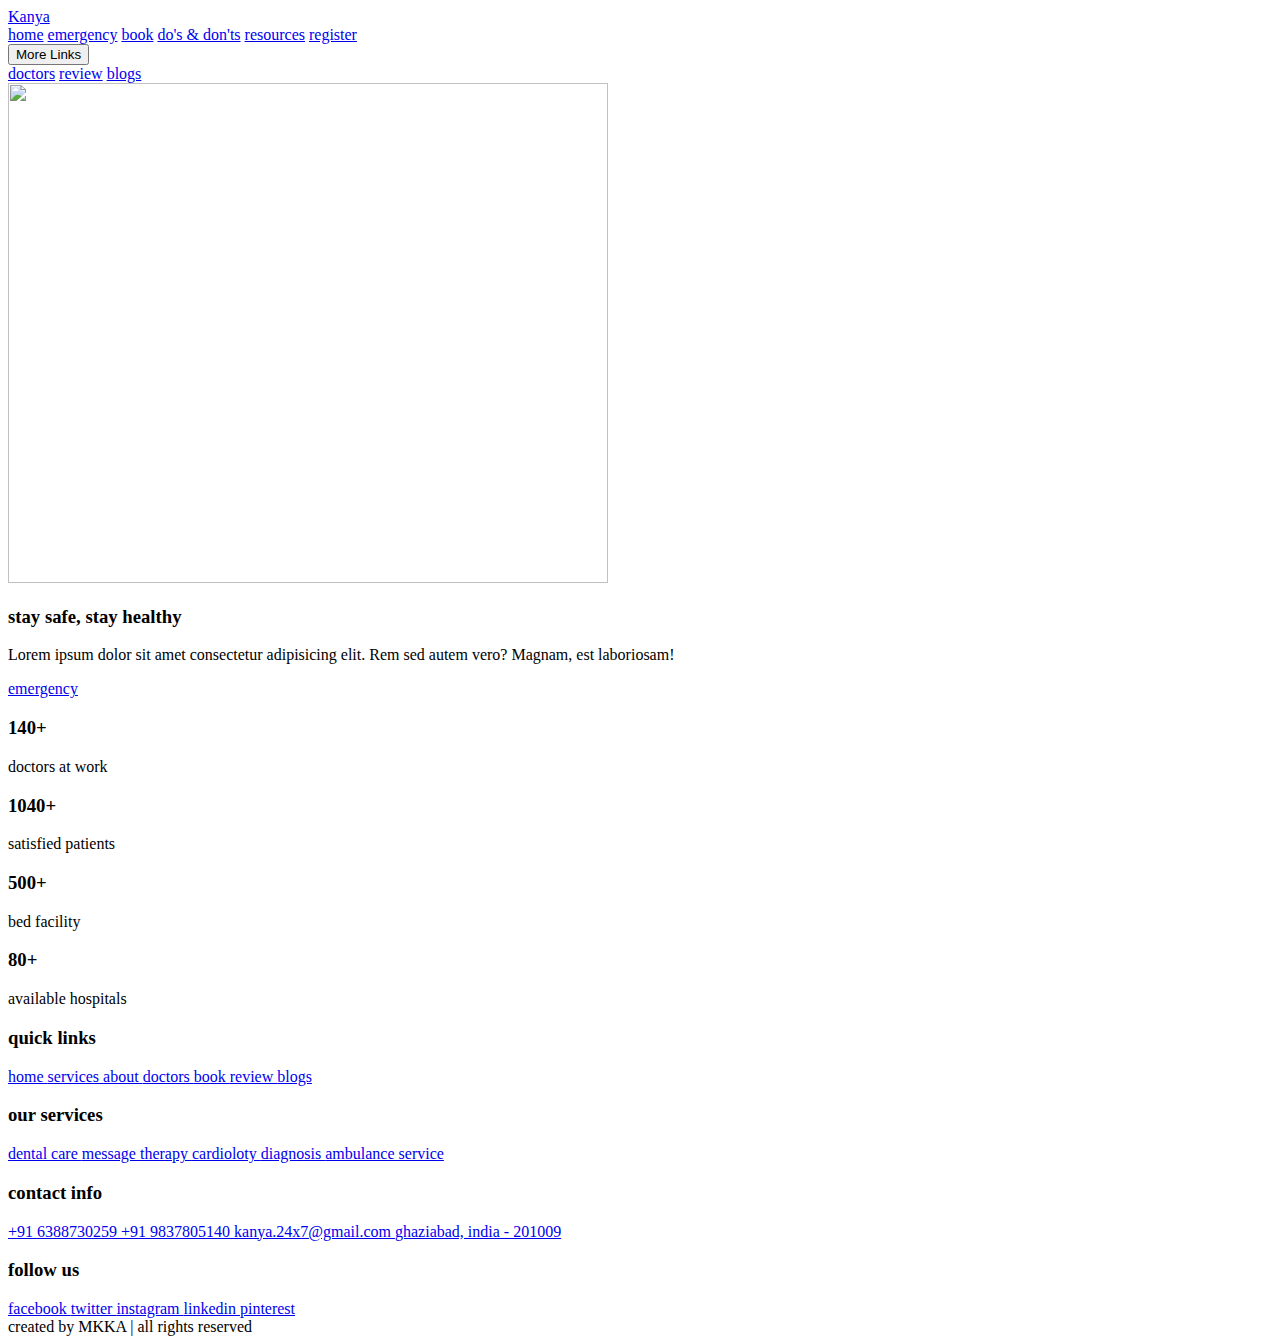
==== index.html @ 13991e9e "Merge pull request #3 from keshav-gupta-07/main" ====
<!DOCTYPE html>
<html lang="en">
<head>
    <meta charset="UTF-8">
    <meta http-equiv="X-UA-Compatible" content="IE=edge">
    <meta name="viewport" content="width=device-width, initial-scale=1.0">
    <title>Document</title>
</head>
<body class="zzzz">
    <!-- header section starts  -->

    <header class="header">
      <a href="#" class="logo"> <i class="fas fa-heartbeat"></i> Kanya </a>

      <nav class="navbar">
        <a href="#home">home</a>

        <a href="emergency.html" target="_blank">emergency</a>
        <a href="book.html" target="_blank">book</a>
        <a href="dds.html" target="_blank">do's & don'ts</a>
        <a href="resource.html" target="_blank">resources</a>
        <a href="form.html" target="_blank">register</a>
        
        <div class="dropdown">
          <button class="dropbtn">More Links
            <i class="fas fa-caret-down"></i>
          </button>
          <div class="dropdown-content">
            <a href="doctors.html" target="_blank">doctors</a>
            <a href="review.html" target="_blank">review</a>
            <a href="blog.html" target="_blank">blogs</a>
          </div>
        </div>
      </nav>

      <div id="menu-btn" class="fas fa-bars"></div>
    </header>

    <section class="home" id="home">
      <div class="image">
        <img
          width="600px"
          height="500px"
          src="image/gif.gif"
          controls
          autoplay
          loop
        ></img>
      </div>

      <div class="content">
        <h3>stay safe, stay healthy</h3>
        <p>
          Lorem ipsum dolor sit amet consectetur adipisicing elit. Rem sed autem
          vero? Magnam, est laboriosam!
        </p>
        <a href="emergency.html" class="btn">
          emergency <span class="fas fa-chevron-right"></span>
        </a>
      </div>
    </section>

    <!-- home section ends -->

    <!-- icons section starts  -->

    <section class="icons-container">
      <div class="icons">
        <i class="fas fa-user-md"></i>
        <h3>140+</h3>
        <p>doctors at work</p>
      </div>

      <div class="icons">
        <i class="fas fa-users"></i>
        <h3>1040+</h3>
        <p>satisfied patients</p>
      </div>

      <div class="icons">
        <i class="fas fa-procedures"></i>
        <h3>500+</h3>
        <p>bed facility</p>
      </div>

      <div class="icons">
        <i class="fas fa-hospital"></i>
        <h3>80+</h3>
        <p>available hospitals</p>
      </div>
    </section>

    <!-- footer section starts  -->

    <section class="footer">
      <div class="box-container">
        <div class="box">
          <h3>quick links</h3>
          <a href="#"> <i class="fas fa-chevron-right"></i> home </a>
          <a href="services.html" target="_blank">
            <i class="fas fa-chevron-right"></i> services
          </a>
          <a href="about.html" target="_blank">
            <i class="fas fa-chevron-right"></i> about
          </a>
          <a href="doctors.html" target="_blank">
            <i class="fas fa-chevron-right"></i> doctors
          </a>
          <a href="book.html" target="_blank">
            <i class="fas fa-chevron-right"></i> book
           </a>
          <a href="review.html" target="_blank">
            <i class="fas fa-chevron-right"></i> review
          </a>
          <a href="blogs.html" target="_blank">
            <i class="fas fa-chevron-right"></i> blogs
          </a>
        </div>

        <div class="box">
          <h3>our services</h3>
          <a href="#"> <i class="fas fa-chevron-right"></i> dental care </a>
          <a href="#"> <i class="fas fa-chevron-right"></i> message therapy </a>
          <a href="#"> <i class="fas fa-chevron-right"></i> cardioloty </a>
          <a href="#"> <i class="fas fa-chevron-right"></i> diagnosis </a>
          <a href="#">
            <i class="fas fa-chevron-right"></i> ambulance service
          </a>
        </div>

        <div class="box">
          <h3>contact info</h3>
          <a href="#"> <i class="fas fa-phone"></i> +91 6388730259 </a>
          <a href="#"> <i class="fas fa-phone"></i> +91 9837805140 </a>
          <a href="#">
            <i class="fas fa-envelope"></i> kanya.24x7@gmail.com
          </a>
          
          <a href="#">
            <i class="fas fa-map-marker-alt"></i> ghaziabad, india - 201009
          </a>
        </div>

        <div class="box">
          <h3>follow us</h3>
          <a href="#"> <i class="fab fa-facebook-f"></i> facebook </a>
          <a href="#"> <i class="fab fa-twitter"></i> twitter </a>
          <a href="#"> <i class="fab fa-instagram"></i> instagram </a>
          <a href="#"> <i class="fab fa-linkedin"></i> linkedin </a>
          <a href="#"> <i class="fab fa-pinterest"></i> pinterest </a>
        </div>
      </div>

      <div class="credit">
        created by <span>MKKA</span> | all rights reserved
      </div>
    </section>

    <!-- footer section ends -->

    <!-- custom js file link  -->
  </body>
</html>



<!-- Start of ChatBot (www.chatbot.com) code -->
<script type="text/javascript">
    window.__be = window.__be || {};
    window.__be.id = "63e34f6496b27800077f6066";
    (function() {
        var be = document.createElement('script'); be.type = 'text/javascript'; be.async = true;
        be.src = ('https:' == document.location.protocol ? 'https://' : 'http://') + 'cdn.chatbot.com/widget/plugin.js';
        var s = document.getElementsByTagName('script')[0]; s.parentNode.insertBefore(be, s);
    })();
</script>
<!-- End of ChatBot code -->
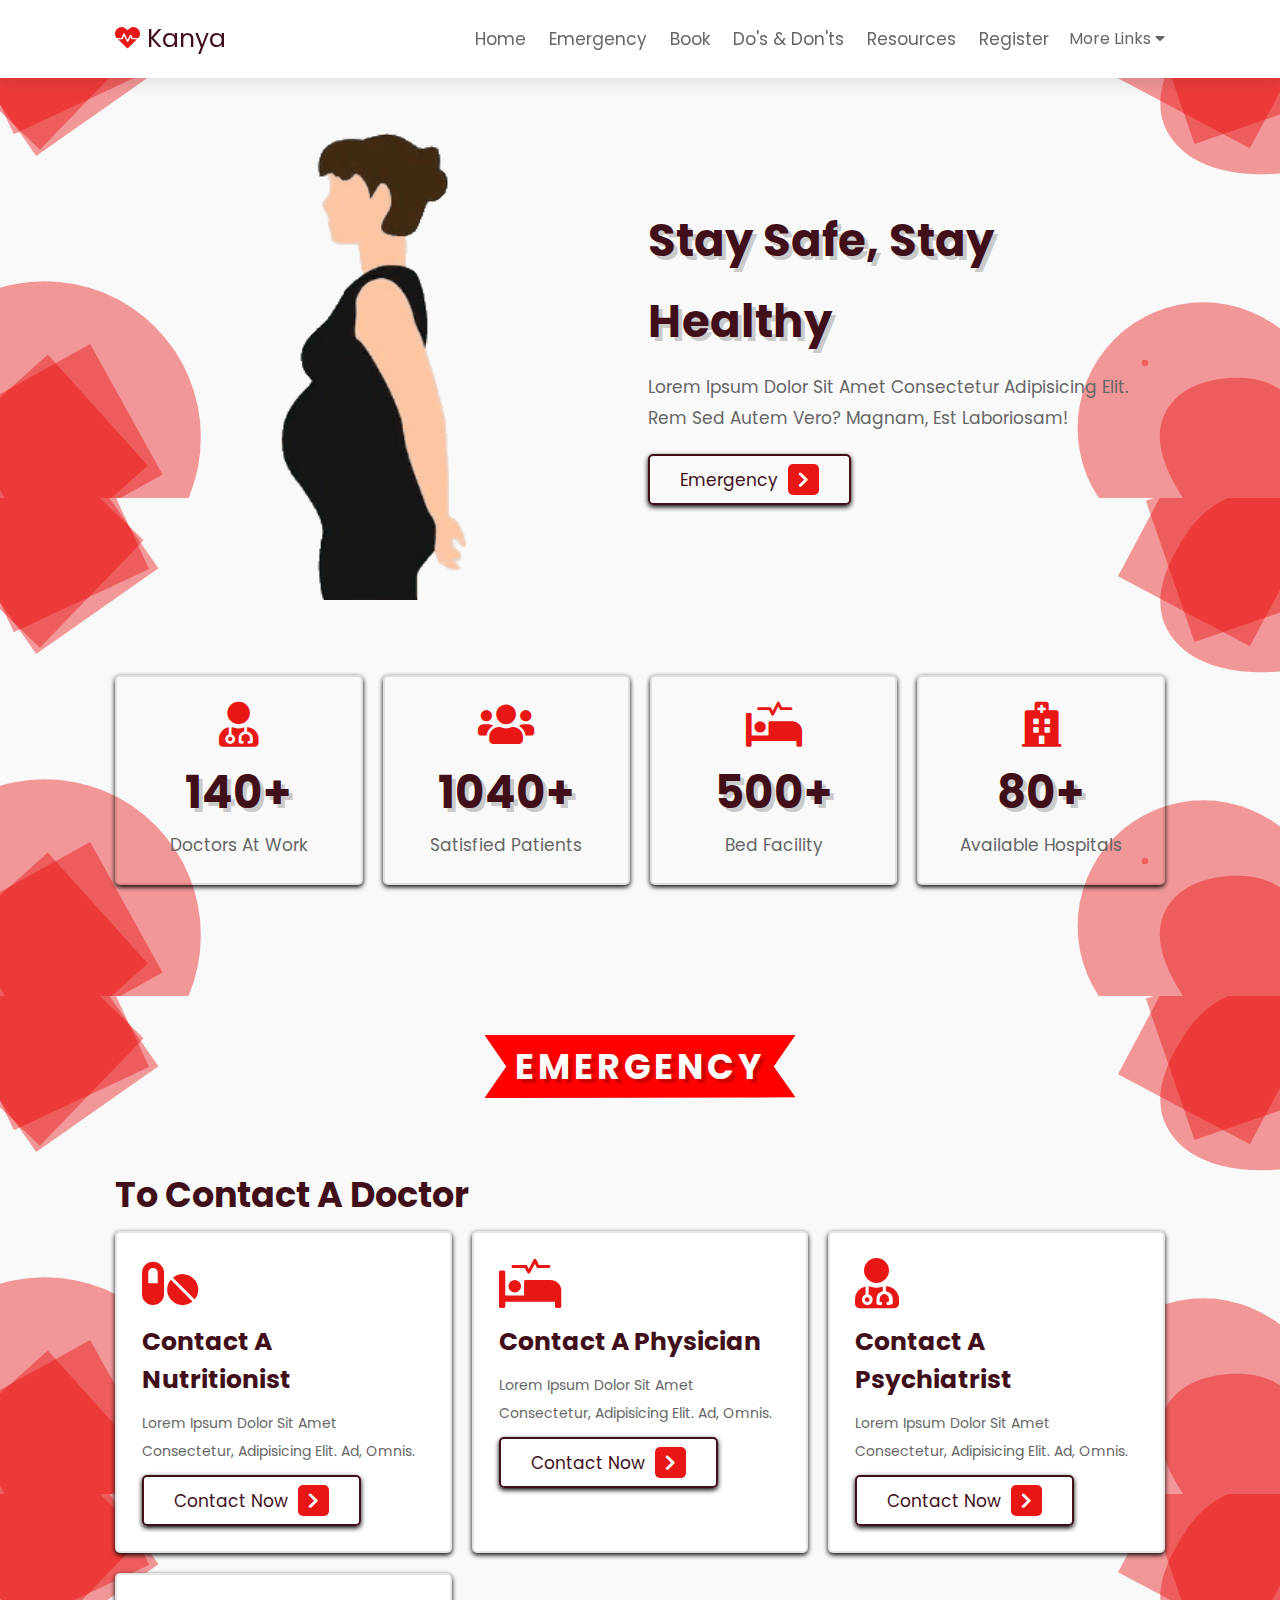
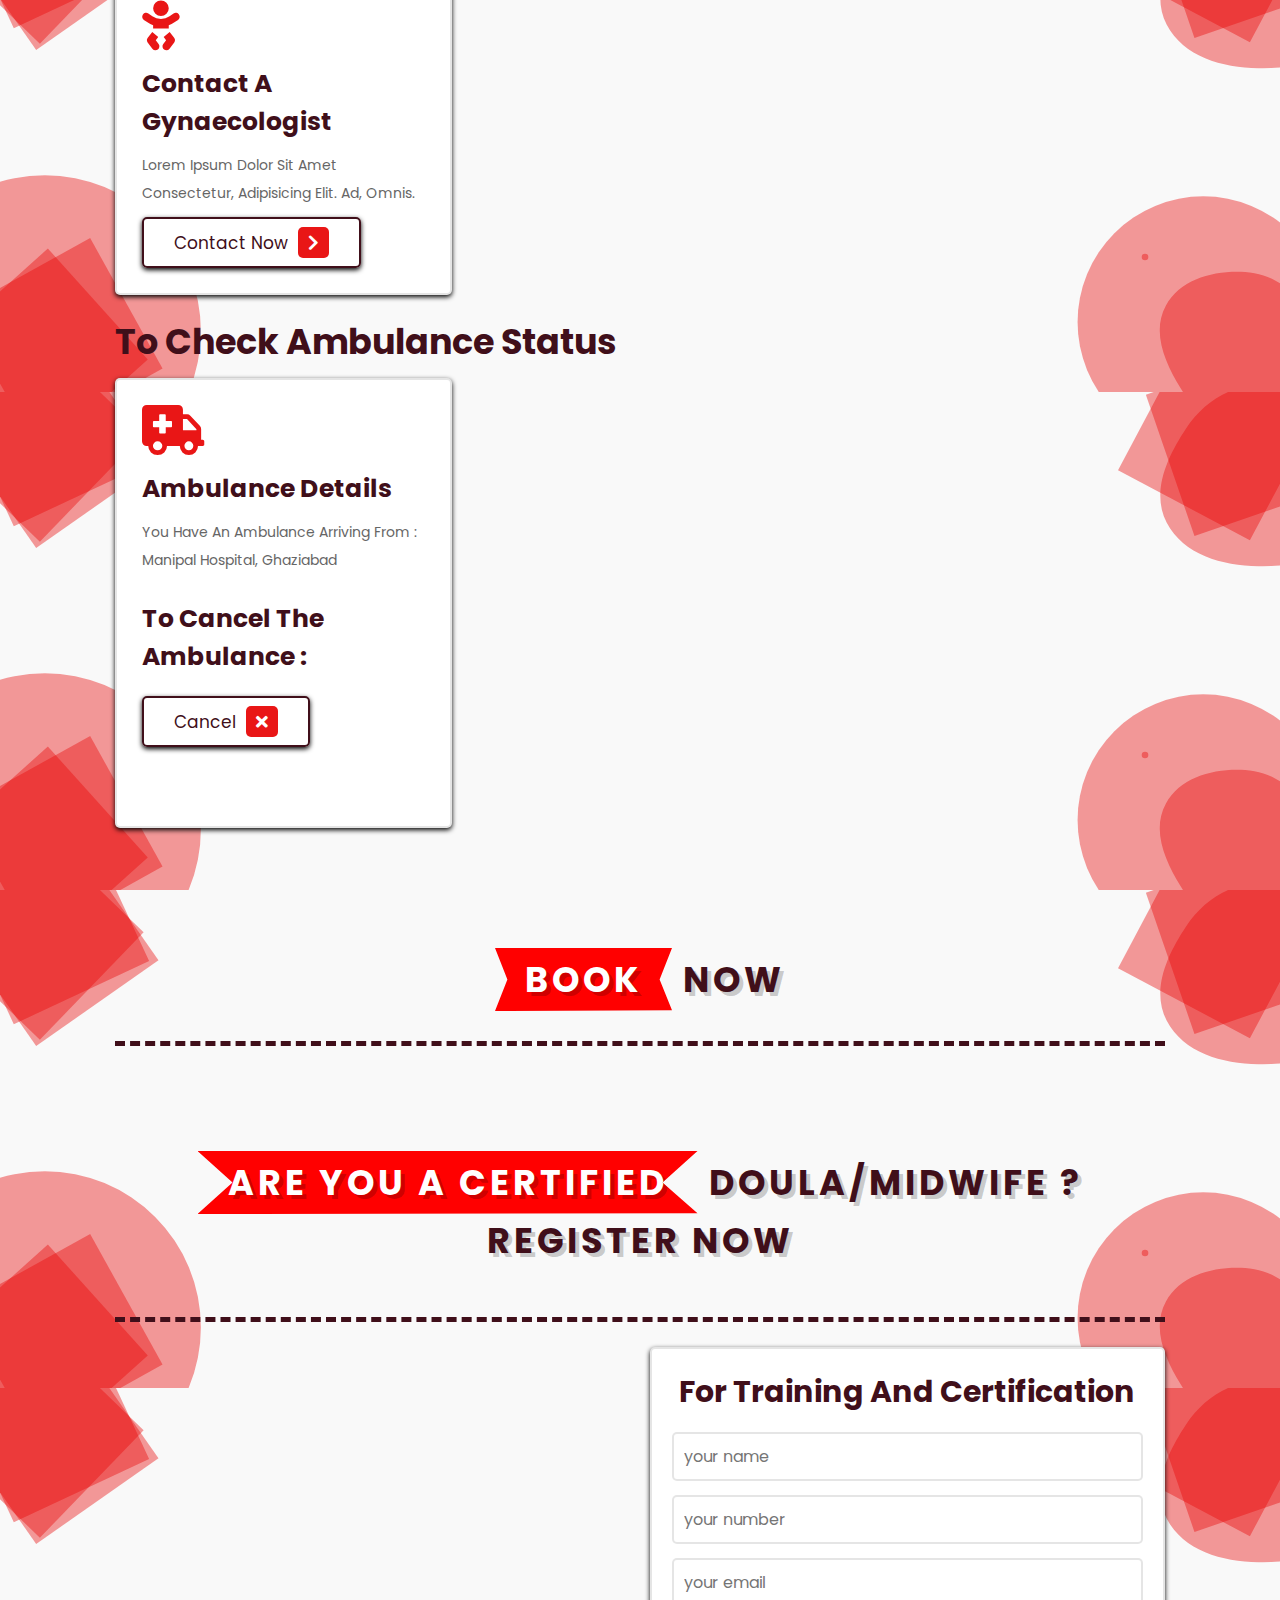
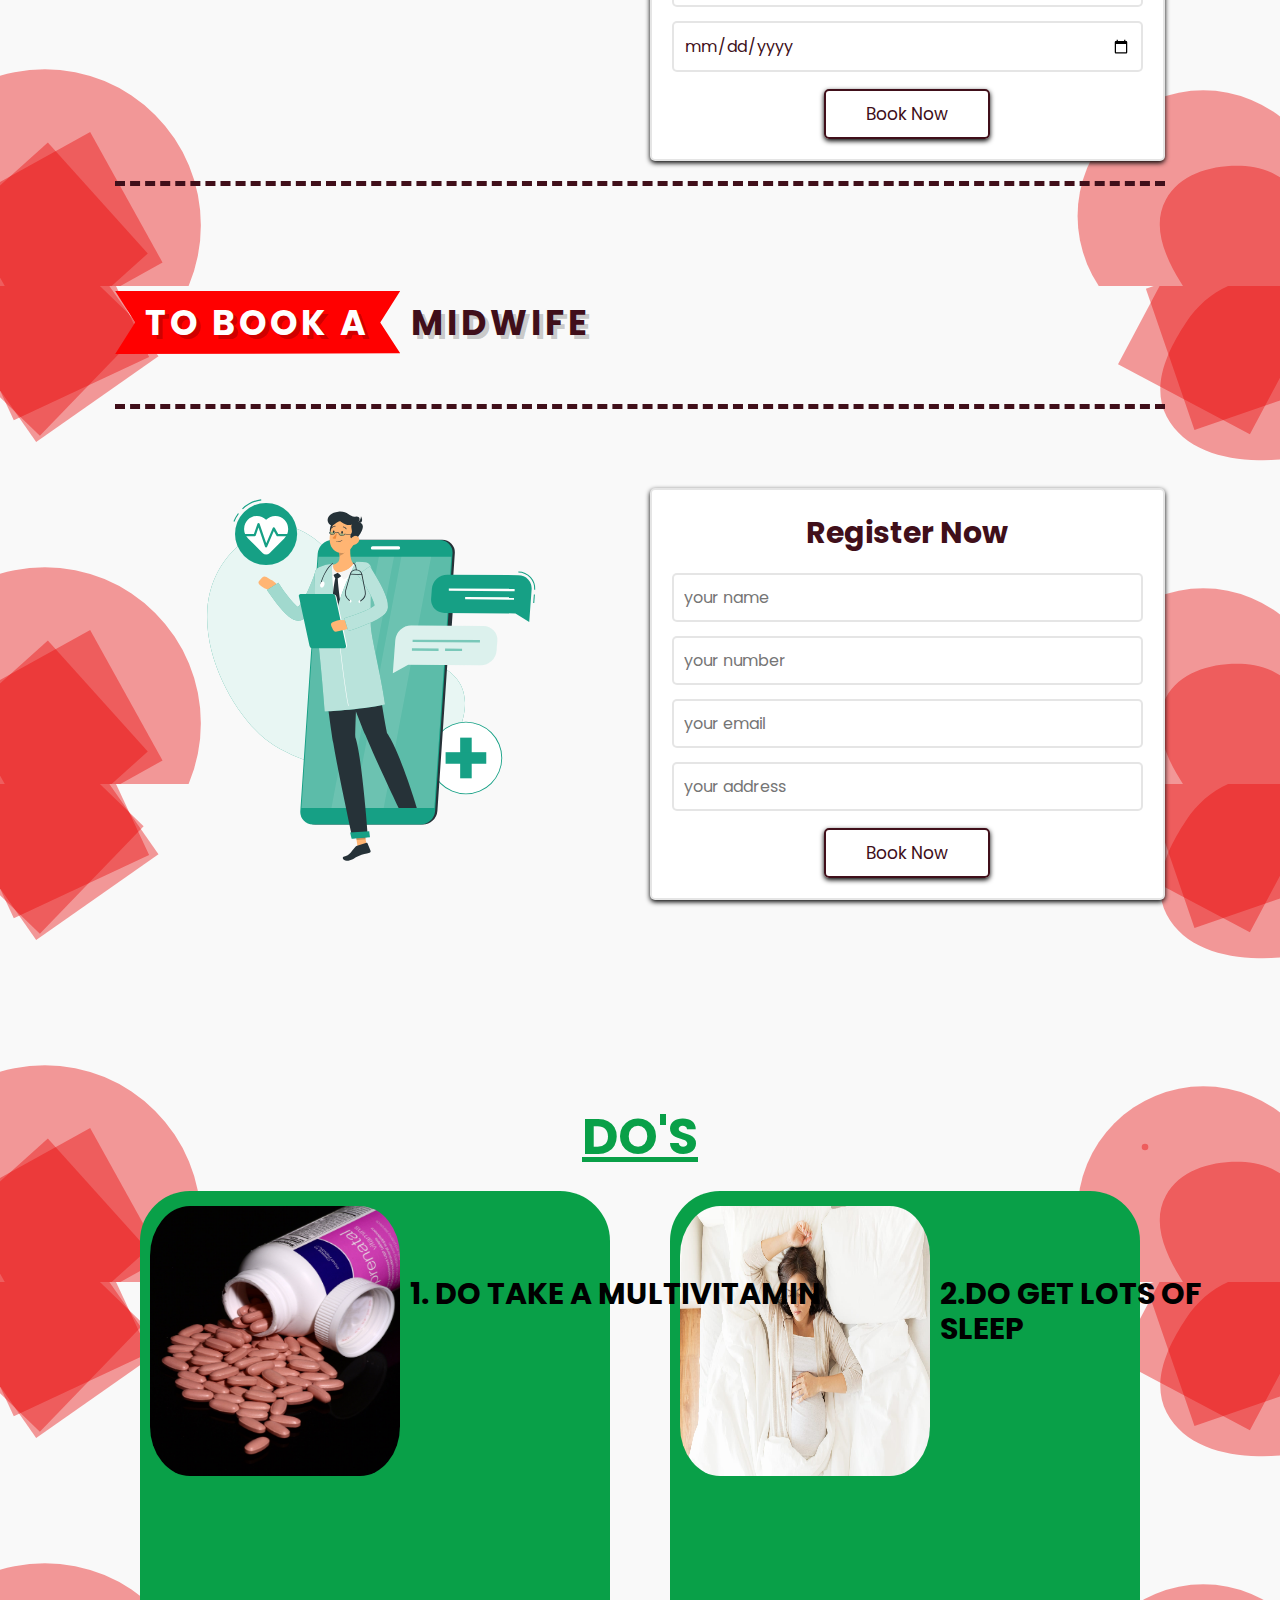
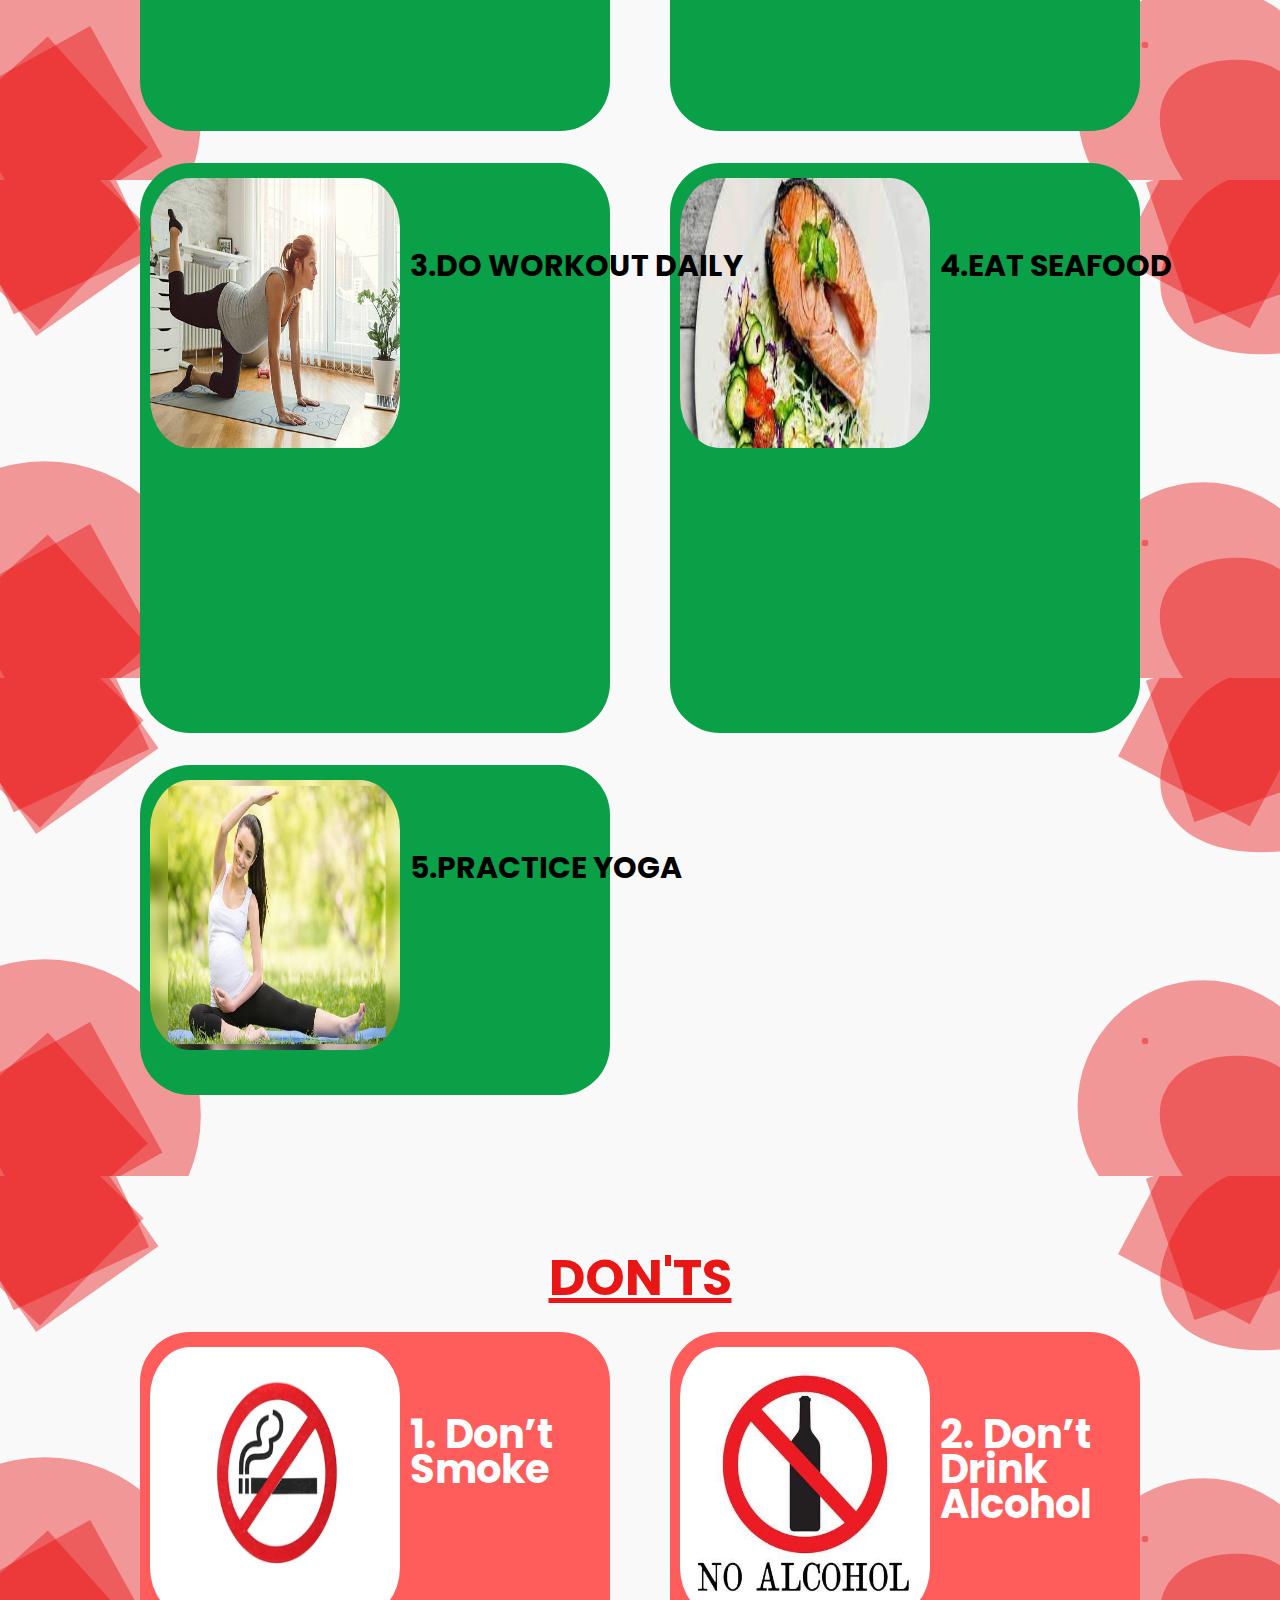
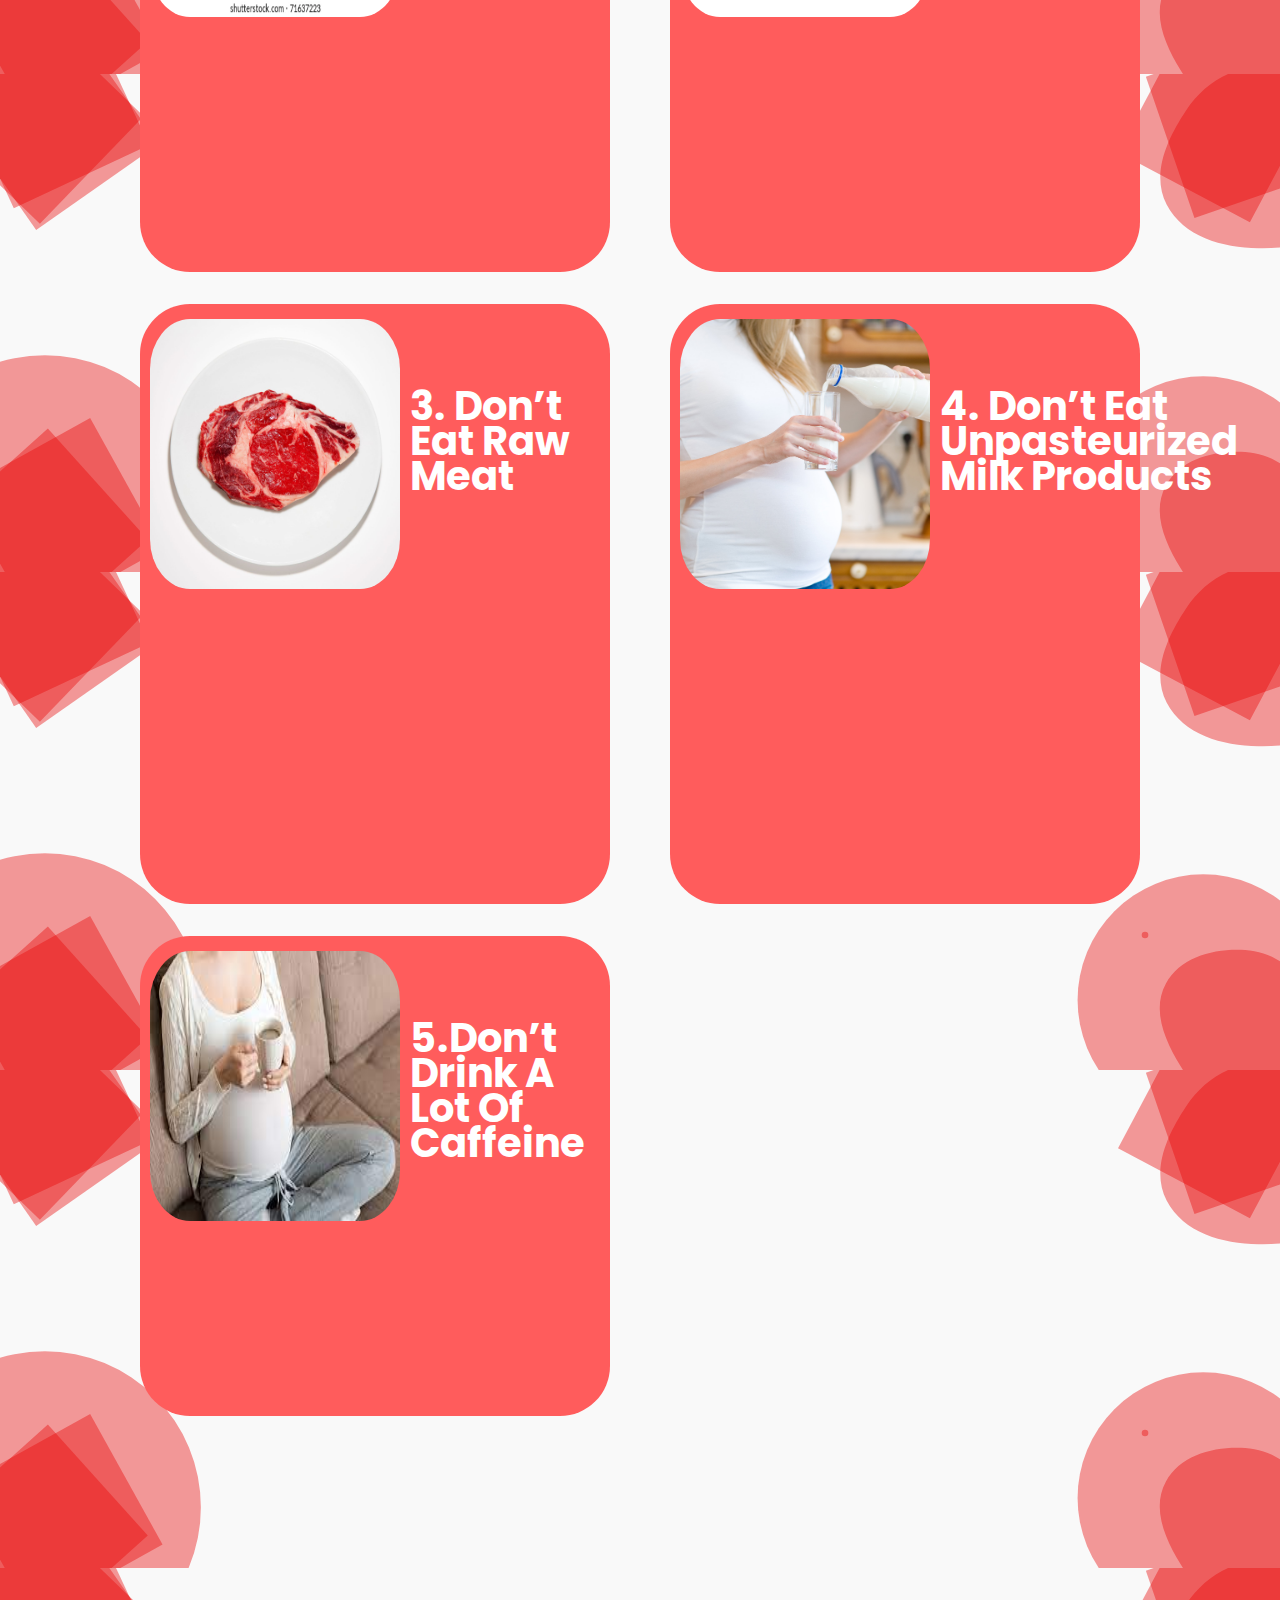
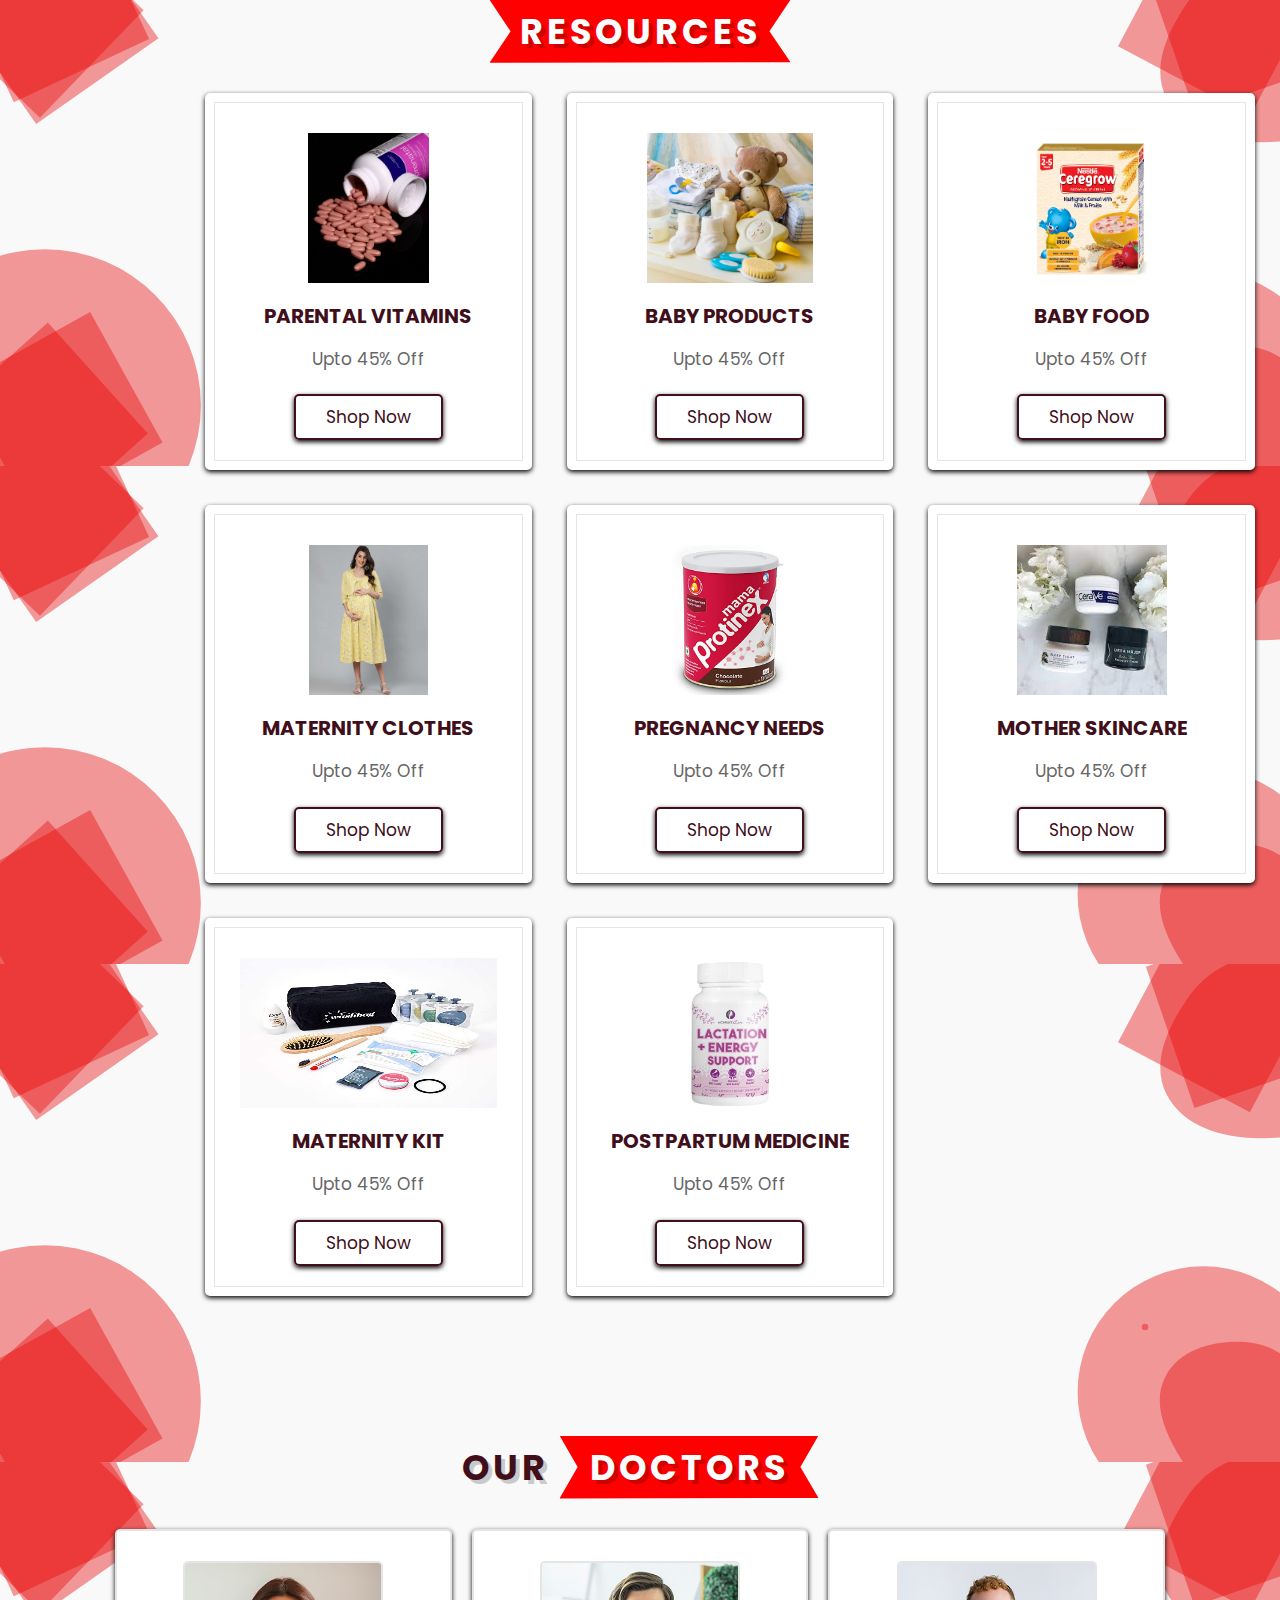
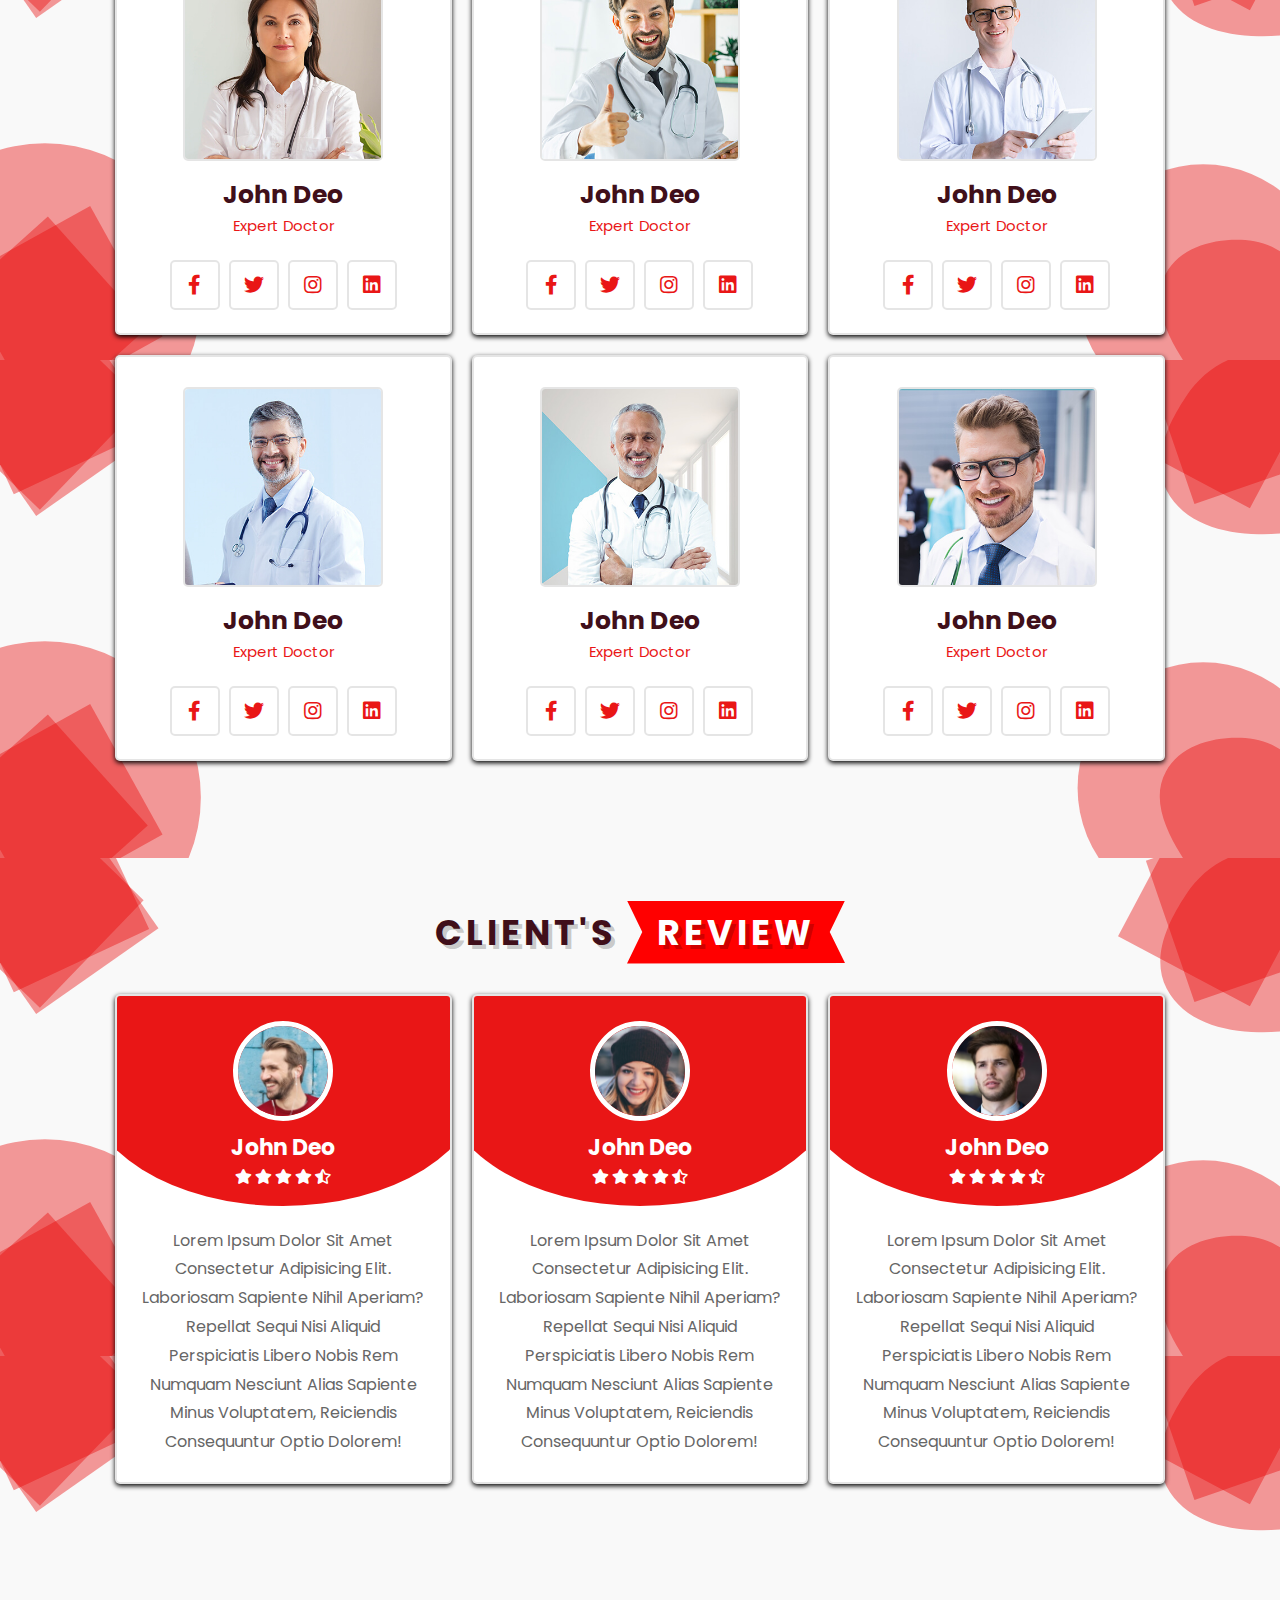
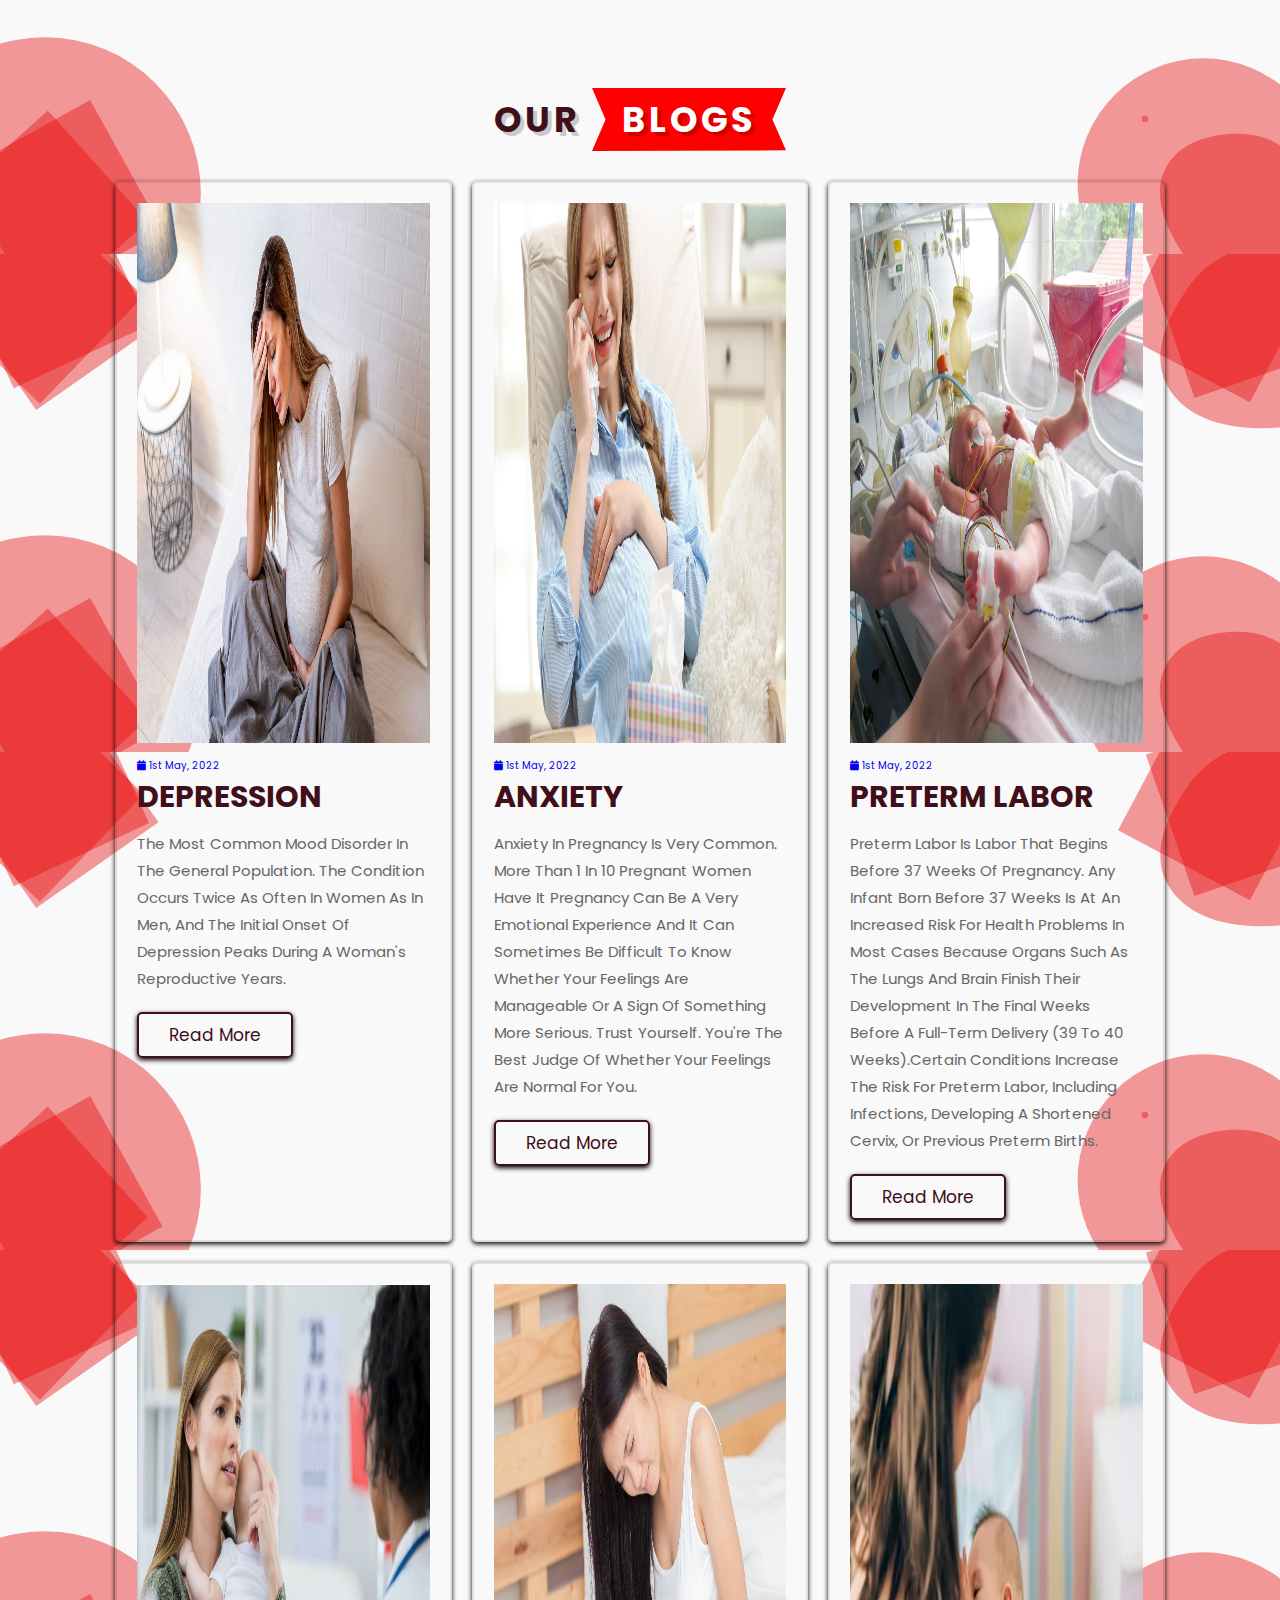
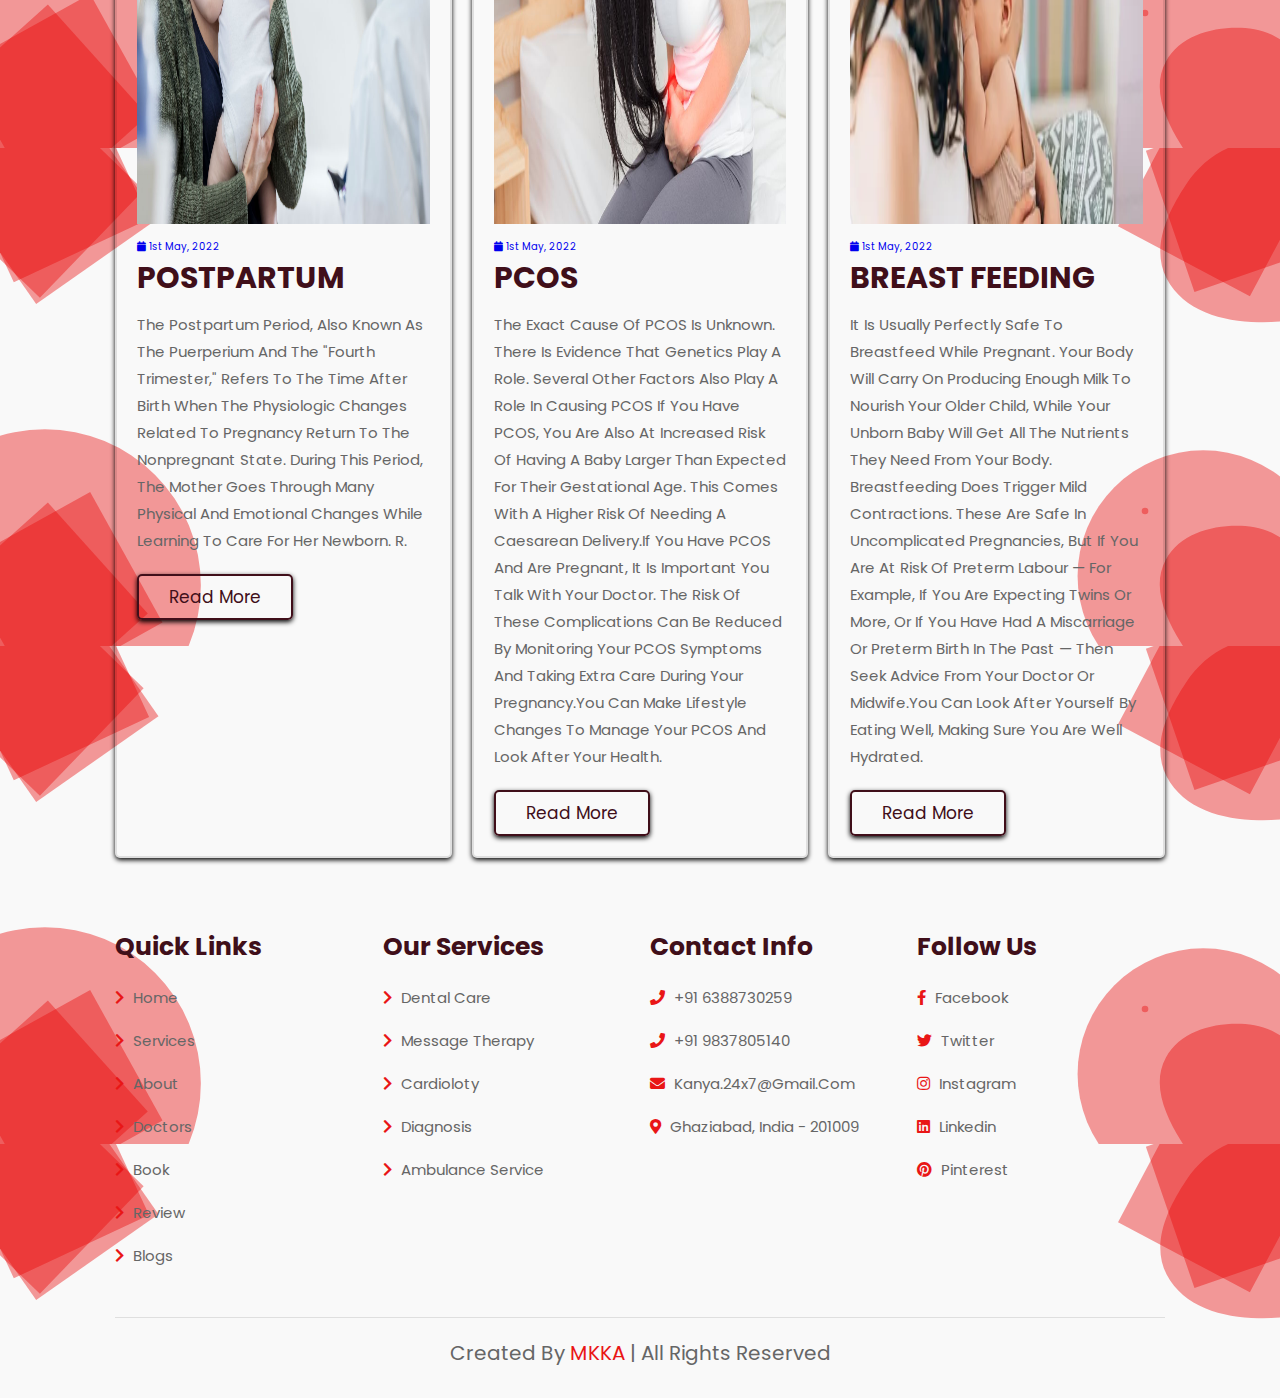
==== commit 91f9806b: "Merge pull request #6 from keshav-gupta-07/main" ====
--- a/index.html
+++ b/index.html
@@ -4,7 +4,14 @@
     <meta charset="UTF-8">
     <meta http-equiv="X-UA-Compatible" content="IE=edge">
     <meta name="viewport" content="width=device-width, initial-scale=1.0">
+    <title>Aanchal</title>
+    <link
+      rel="stylesheet"
+      href="https://cdnjs.cloudflare.com/ajax/libs/font-awesome/5.15.4/css/all.min.css"
+    />
+    <link rel="stylesheet" href="style.css" />
     <title>Document</title>
+    <link rel="stylesheet" href="resources.css">
 </head>
 <body class="zzzz">
     <!-- header section starts  -->
@@ -15,20 +22,20 @@
       <nav class="navbar">
         <a href="#home">home</a>
 
-        <a href="emergency.html" target="_blank">emergency</a>
-        <a href="book.html" target="_blank">book</a>
-        <a href="dds.html" target="_blank">do's & don'ts</a>
-        <a href="resource.html" target="_blank">resources</a>
-        <a href="form.html" target="_blank">register</a>
+        <a href="#emergency" target="">emergency</a>
+        <a href="#book" target="">book</a>
+        <a href="#dds" target="">do's & don'ts</a>
+        <a href="#resources" target="">resources</a>
+        <a href="#form" target="">register</a>
         
         <div class="dropdown">
           <button class="dropbtn">More Links
             <i class="fas fa-caret-down"></i>
           </button>
           <div class="dropdown-content">
-            <a href="doctors.html" target="_blank">doctors</a>
-            <a href="review.html" target="_blank">review</a>
-            <a href="blog.html" target="_blank">blogs</a>
+            <a href="#doctors" target="">doctors</a>
+            <a href="#review" target="">review</a>
+            <a href="#blog" target="">blogs</a>
           </div>
         </div>
       </nav>
@@ -89,6 +96,563 @@
         <p>available hospitals</p>
       </div>
     </section>
+    <section class="services">
+      <h1 class="heading"> <span>emergency</span></h1>
+  </section>
+
+  
+  <section class="services" id="services">
+      <h1 style="color: var(--black); padding: 0 0 1rem 0; font-size:35px;">To contact a doctor</h2>
+      <div class="box-container" style="margin-bottom:20px;">
+     
+          <div class="box">
+              <i class="fas fa-pills"></i>
+              <h3>Contact a nutritionist</h3>
+              <p>Lorem ipsum dolor sit amet consectetur, adipisicing elit. Ad, omnis.</p>
+              <a href="#" class="btn"> contact now <span class="fas fa-chevron-right"></span> </a>
+          </div>
+  
+          <div class="box">
+              <i class="fas fa-procedures"></i>
+              <h3>Contact a physician</h3>
+              <p>Lorem ipsum dolor sit amet consectetur, adipisicing elit. Ad, omnis.</p>
+              <a href="#" class="btn"> contact now <span class="fas fa-chevron-right"></span> </a>
+          </div>
+  
+          <div class="box">
+              <i class="fas fa-user-md"></i>
+              <h3>Contact a psychiatrist</h3>
+              <p>Lorem ipsum dolor sit amet consectetur, adipisicing elit. Ad, omnis.</p>
+              <a href="#" class="btn"> contact now <span class="fas fa-chevron-right"></span> </a>
+          </div>
+  
+          <div class="box">
+              <i class="fas fa-baby"></i>
+              <h3>Contact a gynaecologist</h3>
+              <p>Lorem ipsum dolor sit amet consectetur, adipisicing elit. Ad, omnis.</p>
+              <a href="#" class="btn"> contact now <span class="fas fa-chevron-right"></span> </a>
+          </div>
+  
+      </div>
+
+      <h1 style="color: var(--black); padding: 0 0 1rem 0; font-size:35px;">To check ambulance status</h2>
+      <div class="box-container">
+     
+          <div class="box">
+              <i class="fas fa-ambulance"></i>
+              <h3>Ambulance Details</h3>
+              <p>
+                  You have an ambulance arriving from :<br>
+                  Manipal Hospital, Ghaziabad
+              </p>
+              <br>
+              <h3>To cancel the ambulance :</h3>
+              <a href="#" class="btn"> cancel <span class="fas fa-times"></span> </a>
+          </div>  
+          <iframe src="https://www.google.com/maps/embed?pb=!1m18!1m12!1m3!1d3501.1528058911026!2d77.47026011492389!3d28.65514298240889!2m3!1f0!2f0!3f0!3m2!1i1024!2i768!4f13.1!3m3!1m2!1s0x390cf202e418049d%3A0x496e4e07711af556!2sManipal%20Hospital%2C%20Ghaziabad!5e0!3m2!1sen!2sin!4v1673902985918!5m2!1sen!2sin" width="600" height="450" style="border:0;" allowfullscreen="" loading="lazy" referrerpolicy="no-referrer-when-downgrade"></iframe>
+      </div>
+  
+  </section>
+
+  <section class="book" id="book">
+
+    <h1 class="heading"> <span>book</span> now </h1>    
+
+    <div class="row">
+        <hr size="12" width="10000px" class="line">
+        <h1 class="heading"> <span>are you a certified </span> doula/midwife ? register now </h1>
+
+        <hr size="12" width="10000px" class="line">
+        <div class="image">
+            <img src="https://www.dona.org/wp-content/uploads/2016/07/doulasCertificates.jpg" alt="">
+            
+        </div>
+
+        <form action="">
+            <h3>for training and certification</h3>
+            <input type="text" placeholder="your name" class="box">
+            <input type="number" placeholder="your number" class="box">
+            <input type="email" placeholder="your email" class="box">
+            <input type="date" class="box">
+            <input type="submit" value="book now" class="btn">
+        </form>
+
+        <hr size="12" width="10000px" class="line">
+        <h1 class="heading"> <span>to book a </span> midwife </h1>
+        <hr size="12" width="10000px" class="line">
+        <div class="image">
+            <img src="image/book-img.svg" alt="">
+        </div>
+
+        <form action="">
+            <h3>register now</h3>
+            <input type="text" placeholder="your name" class="box">
+            <input type="number" placeholder="your number" class="box">
+            <input type="email" placeholder="your email" class="box">
+            <input type="address" placeholder="your address" class="box">
+            <input type="submit" value="book now" class="btn">
+        </form>
+
+    </div>
+
+</section>
+
+<section>
+  <div class="dos">
+      <h2>DO'S</h2> <br>
+    <div class="row2">
+      
+        <div class="p12">
+         <div class="imgs2"><img src="image/parentvitamin.jpeg" alt=""></div> 
+         <div class="content2">
+          <h1>1. DO TAKE A MULTIVITAMIN</h1>
+          </p>
+          <p>Eating a Balanced Diet that is rich in vitamin and Minerals is the best way to provide your body with all the healthy nutrients.
+              <br>
+              A multivitamin will usually include DHA,EPA Or Both.These are Omega-3 Facts that are important for your baby's proper brain development.
+          </p>
+        </div>
+      </div>
+        <div class="p12">
+          <div class="imgs2"><img src="image/sleeping_mother.jpeg" alt=""></div> 
+         <div class="content2">
+          <h1>2.DO GET LOTS OF SLEEP</h1>
+          
+          <P>
+              Changing Hormone Levels,Anticipation and Anxiety can make sleep elusive during your 9 months of regnancy.
+              <br>
+              Aim for 7-9 hours of Shut-Eye Each Night. <br>
+              Fatigue is a sign that your body needs more rest ,so give yourself all the sleep you need.
+              
+          </P>
+      </div>
+      </div>
+    </div>
+    <br>
+    <br>
+    <div class="row2">
+        <div class="p12">
+          <div class="imgs2"><img src="image/workingout.jpeg" alt=""></div> 
+          <div class="content2">
+          <h1>3.DO WORKOUT DAILY </h1>
+          <P>
+              Regular Exerxcise may help to combat many of the issues that arise during pregnancy including-Insomia <br>
+              -Muscle Pain
+              -Executive Weight Gain
+              -Mood Problems etc.
+          </P>
+      </div></div>
+        <div class="p12">
+          <div class="imgs2"><img src="image/seafood.jpeg" alt=""></div> 
+          <div class="content2">
+          <h1>4.EAT SEAFOOD</h1>
+          
+          <P>
+              Seafood is Loaded with vitamins and Minerals sucha as hearthealthy Omega-3 fatty acds , zinc and iron.These are all important for both mom and baby.Eat a variety of seafood so you don't have a concentration of Minerals from one type of fist.Eat not more than 12 ounces of fish per week.
+          </P>
+       </div></div>
+      </div>
+      <br>
+      <br>
+      <div class="row2">
+          <div class="p12">
+              <div class="imgs2"><img src="image/yoga.jpeg" alt=""></div> 
+              <div class="content2">
+            <h1>5.PRACTICE YOGA</h1>
+           
+            <p>
+              Yoga during pregnancy helps keep the body supple.They relieve tension around the cevix by opening the pelvic region.
+              <br>
+              This prepares to-be- mother  for labour delivery. 
+          </p>
+        </div>
+        </div></div>
+    </div>
+    </div>
+  </div>
+</section>
+
+<section>
+  <div class="donts">
+      <h2>DON'TS</h2> <br>
+    <div class="row">
+      
+        <div class="p1">
+         <div class="imgs"><img src="image/dont1.webp" alt=""></div> 
+         <div class="content">
+          <h1 >1. Don’t smoke</h1>
+          <p> Smoking while pregnant puts both you and your unborn baby at risk. 
+            Babies born to women who smoke during pregnancy are more likely to
+            have a lower birth weight and are at a greater risk for learning
+            disabilities than children born to nonsmoking mothers.
+          </p>
+        </div>
+      </div>
+        <div class="p1">
+          <div class="imgs"><img src="image/dont2.jpg" alt=""></div> 
+         <div class="content">
+          <h1>2. Don’t drink alcohol</h1>
+          <p>
+            Alcohol may greatly impact your baby’s development. People who
+            drink alcohol while pregnant deliver a baby with FAS. Symptoms of FAS include:-low birth weight,
+            learning disabilities, behavior problems, lagging patterns in
+            terms of growth and development milestones.
+          </p>
+      </div>
+      </div>
+    </div>
+    <br>
+    <br>
+    <div class="row">
+        <div class="p1">
+          <div class="imgs"><img src="image/donts3.jpg" alt=""></div> 
+          <div class="content">
+          <h1>3. Don’t eat raw <br> meat</h1>
+          <p>
+              Raw & undercooked meat and eggs carry the risk of foodborne illness, such as listeriosis and toxoplasmosis.
+              These conditions can cause serious, life-threatening illnesses that could lead to severe birth defects and even miscarriage. Make sure all eggs and meat that you eat while pregnant are well-cooked.
+          </p>
+      </div></div>
+        <div class="p1">
+          <div class="imgs"><img src="image/donts4.jpg" alt=""></div> 
+          <div class="content">
+          <h1>4. Don’t eat unpasteurized milk products</h1>
+          <p>
+              Calcium is very important for growing babies but moms have to be careful how they get their calcium from dairy.
+              Raw milk isn’t recommended for expecting mothers since it’s unpasteurized.
+              Specifically, raw milk may contain the bacteria Listeria. It can lead to illness, miscarriage.
+          </p>
+       </div></div>
+      </div>
+      <br>
+      <br>
+      <div class="row">
+          <div class="p1">
+              <div class="imgs"><img src="image/donts5.jfif" alt=""></div> 
+              <div class="content">
+            <h1>5.Don’t drink a lot of caffeine</h1>
+            <p>
+              <br>
+              Caffeine can travel through the placenta and increase your baby’s heart rate.
+              Current research suggests that women can safely consume a cup or two of coffee each day, but forego downing a triple-shot latte while you’re carrying.
+            </p>
+         </div>
+        </div>
+      </div>
+    </div>
+    </div>
+  </div>
+</section>
+
+
+
+<section class="categories" id="categories">
+    <br>
+    <br>
+    <br>
+    <br>
+    <h1 class="heading"><span>RESOURCES</span> </h1>
+
+    <div class="box-container">
+
+        <div class="box">
+            <img src="IMG/parentvitamin.jpeg" alt="">
+            <h3>PARENTAL VITAMINS</h3>
+            <p>upto 45% off</p>
+            <a href="#" class="btn">shop now</a>
+        </div>
+
+        <div class="box">
+            <img src="IMG/babysupply.jpeg" alt="">
+            <h3>BABY PRODUCTS</h3>
+            <p>upto 45% off</p>
+            <a href="#" class="btn">shop now</a>
+        </div>
+
+        <div class="box">
+            <img src="IMG/birthfood.jpeg" alt="">
+            <h3>BABY FOOD</h3>
+            <p>upto 45% off</p>
+            <a href="#" class="btn">shop now</a>
+        </div>
+        <div class="box">
+            <img src="IMG/Floral-Print-Dress.jpeg" alt="">
+            <h3>MATERNITY CLOTHES</h3>
+            <p>upto 45% off</p>
+            <a href="#" class="btn">shop now</a>
+        </div>
+        <div class="box">
+            <img src="IMG/pregnancyneeds.jpeg" alt="">
+            <h3>PREGNANCY NEEDS</h3>
+            <p>upto 45% off</p>
+            <a href="#" class="btn">shop now</a>
+        </div>
+        <div class="box">
+            <img src="IMG/motherskincare.jpeg" alt="">
+            <h3>MOTHER SKINCARE</h3>
+            <p>upto 45% off</p>
+            <a href="#" class="btn">shop now</a>
+        </div>
+        <div class="box">
+            <img src="IMG/maternitykiy.jpeg" alt="" height="80%" width="90%">
+            <h3>MATERNITY KIT</h3>
+            <p>upto 45% off</p>
+            <a href="#" class="btn">shop now</a>
+        </div>
+        <div class="box">
+            <img src="IMG/postpartum_medicine.jpeg" alt="">
+            <h3>POSTPARTUM MEDICINE</h3>
+            <p>upto 45% off</p>
+            <a href="#" class="btn">shop now</a>
+        </div>
+        
+
+     
+
+    </div>
+
+</section>
+
+<section class="doctors" id="doctors">
+
+  <h1 class="heading"> our <span>doctors</span> </h1>
+
+  <div class="box-container">
+
+      <div class="box">
+          <img src="image/doc-1.jpg" alt="">
+          <h3>john deo</h3>
+          <span>expert doctor</span>
+          <div class="share">
+              <a href="#" class="fab fa-facebook-f"></a>
+              <a href="#" class="fab fa-twitter"></a>
+              <a href="#" class="fab fa-instagram"></a>
+              <a href="#" class="fab fa-linkedin"></a>
+          </div>
+      </div>
+
+      <div class="box">
+          <img src="image/doc-2.jpg" alt="">
+          <h3>john deo</h3>
+          <span>expert doctor</span>
+          <div class="share">
+              <a href="#" class="fab fa-facebook-f"></a>
+              <a href="#" class="fab fa-twitter"></a>
+              <a href="#" class="fab fa-instagram"></a>
+              <a href="#" class="fab fa-linkedin"></a>
+          </div>
+      </div>
+
+      <div class="box">
+          <img src="image/doc-3.jpg" alt="">
+          <h3>john deo</h3>
+          <span>expert doctor</span>
+          <div class="share">
+              <a href="#" class="fab fa-facebook-f"></a>
+              <a href="#" class="fab fa-twitter"></a>
+              <a href="#" class="fab fa-instagram"></a>
+              <a href="#" class="fab fa-linkedin"></a>
+          </div>
+      </div>
+
+      <div class="box">
+          <img src="image/doc-4.jpg" alt="">
+          <h3>john deo</h3>
+          <span>expert doctor</span>
+          <div class="share">
+              <a href="#" class="fab fa-facebook-f"></a>
+              <a href="#" class="fab fa-twitter"></a>
+              <a href="#" class="fab fa-instagram"></a>
+              <a href="#" class="fab fa-linkedin"></a>
+          </div>
+      </div>
+
+      <div class="box">
+          <img src="image/doc-5.jpg" alt="">
+          <h3>john deo</h3>
+          <span>expert doctor</span>
+          <div class="share">
+              <a href="#" class="fab fa-facebook-f"></a>
+              <a href="#" class="fab fa-twitter"></a>
+              <a href="#" class="fab fa-instagram"></a>
+              <a href="#" class="fab fa-linkedin"></a>
+          </div>
+      </div>
+
+      <div class="box">
+          <img src="image/doc-6.jpg" alt="">
+          <h3>john deo</h3>
+          <span>expert doctor</span>
+          <div class="share">
+              <a href="#" class="fab fa-facebook-f"></a>
+              <a href="#" class="fab fa-twitter"></a>
+              <a href="#" class="fab fa-instagram"></a>
+              <a href="#" class="fab fa-linkedin"></a>
+          </div>
+      </div>
+
+  </div>
+
+</section>
+
+<section class="review" id="review">
+    
+  <h1 class="heading"> client's <span>review</span> </h1>
+
+  <div class="box-container">
+
+      <div class="box">
+          <img src="image/pic-1.png" alt="">
+          <h3>john deo</h3>
+          <div class="stars">
+              <i class="fas fa-star"></i>
+              <i class="fas fa-star"></i>
+              <i class="fas fa-star"></i>
+              <i class="fas fa-star"></i>
+              <i class="fas fa-star-half-alt"></i>
+          </div>
+          <p class="text">Lorem ipsum dolor sit amet consectetur adipisicing elit. Laboriosam sapiente nihil aperiam? Repellat sequi nisi aliquid perspiciatis libero nobis rem numquam nesciunt alias sapiente minus voluptatem, reiciendis consequuntur optio dolorem!</p>
+      </div>
+
+      <div class="box">
+          <img src="image/pic-2.png" alt="">
+          <h3>john deo</h3>
+          <div class="stars">
+              <i class="fas fa-star"></i>
+              <i class="fas fa-star"></i>
+              <i class="fas fa-star"></i>
+              <i class="fas fa-star"></i>
+              <i class="fas fa-star-half-alt"></i>
+          </div>
+          <p class="text">Lorem ipsum dolor sit amet consectetur adipisicing elit. Laboriosam sapiente nihil aperiam? Repellat sequi nisi aliquid perspiciatis libero nobis rem numquam nesciunt alias sapiente minus voluptatem, reiciendis consequuntur optio dolorem!</p>
+      </div>
+
+      <div class="box">
+          <img src="image/pic-3.png" alt="">
+          <h3>john deo</h3>
+          <div class="stars">
+              <i class="fas fa-star"></i>
+              <i class="fas fa-star"></i>
+              <i class="fas fa-star"></i>
+              <i class="fas fa-star"></i>
+              <i class="fas fa-star-half-alt"></i>
+          </div>
+          <p class="text">Lorem ipsum dolor sit amet consectetur adipisicing elit. Laboriosam sapiente nihil aperiam? Repellat sequi nisi aliquid perspiciatis libero nobis rem numquam nesciunt alias sapiente minus voluptatem, reiciendis consequuntur optio dolorem!</p>
+      </div>
+
+  </div>
+
+</section>
+
+<section class="blogs" id="blogs">
+  <br>
+  <br>
+  <br>
+  <br>
+  <h1 class="heading"> our <span>blogs</span> </h1>
+
+  <div class="box-container">
+
+      <div class="box">
+          <img class="blogimg" src="image/dep_pregnancy.jpeg" alt="">
+          <div class="content">
+              <div class="icons">
+                  <!-- <a href="#"> <i class="fas fa-user"></i> by user </a> -->
+                  <a href="#"> <i class="fas fa-calendar"></i> 1st may, 2022 </a>
+              </div>
+              <h3>DEPRESSION</h3> 
+              <p class="pcolor">
+                the most common mood disorder in the general population. The condition occurs twice as often in women as in men, and the initial onset of depression peaks during a woman's reproductive years.</p>
+              <a href="#" class="btn">read more</a> 
+             <!-- <button onclick="myFunction()" id="myBtn" >Read More</button> -->
+          </div>
+      </div>
+
+      <div class="box">
+          <img class="blogimg" src="image/anxiety1.png" alt="">
+          <div class="content">
+              <div class="icons">
+                  <!-- <a href="#"> <i class="fas fa-user"></i> by user </a> -->
+                  <a href="#"> <i class="fas fa-calendar"></i> 1st may, 2022 </a>
+              </div>
+              <h3>ANXIETY</h3>
+              <p class="pcolor">Anxiety in pregnancy is very common. More than 1 in 10 pregnant women have it 
+                Pregnancy can be a very emotional experience and it can sometimes be difficult to know whether your feelings are manageable or a sign of something more serious. Trust yourself. You're the best judge of whether your feelings are normal for you.</p>
+                <a href="#" class="btn">read more</a> 
+              <!-- <button onclick="myFunction()" id="myBtn1" >Read More</button> -->
+          </div>
+      </div>
+
+      <div class="box">
+          <img class="blogimg"  src="image/preterm_labor.png" alt="">
+          <div class="content">
+              <div class="icons">
+                  <!-- <a href="#"> <i class="fas fa-user"></i> by user </a> -->
+                  <a href="#"> <i class="fas fa-calendar"></i> 1st may, 2022 </a>
+              </div>
+              <h3>PRETERM LABOR</h3>
+              <p class="pcolor">Preterm labor is labor that begins before 37 weeks of pregnancy. Any infant born before 37 weeks is at an increased risk for health problems in most cases because organs such as the lungs and brain finish their development in the final weeks before a full-term delivery (39 to 40 weeks).Certain conditions increase the risk for preterm labor, including infections, developing a shortened cervix, or previous preterm births.</p>
+                <a href="#" class="btn">read more</a> 
+              <!-- <button onclick="myFunction(this.id);" id="myBtn3" class="btn">Read More</button> -->
+          </div>
+      </div>
+
+  </div>
+
+
+
+  <div class="box-container">
+
+    <div class="box">
+        <img class="blogimg" src="image/postpartum.jpg" alt="">
+        <div class="content">
+            <div class="icons">
+                <!-- <a href="#"> <i class="fas fa-user"></i> by user </a> -->
+                <a href="#"> <i class="fas fa-calendar"></i> 1st may, 2022 </a>
+            </div>
+            <h3>POSTPARTUM</h3>
+            <p class="pcolor">The postpartum period, also known as the puerperium and the "fourth trimester," refers to the time after birth when the physiologic changes related to pregnancy return to the nonpregnant state.
+              During this period, the mother goes through many physical and emotional changes while learning to care for her newborn. r.
+              
+            </p>
+            <a href="#" class="btn">read more</a> 
+            <!-- <button onclick="myFunction()" id="myBtn">Read More</button> -->
+        </div>
+    </div>
+
+    <div class="box">
+        <img class="blogimg" src="image/pcos.jpeg" alt="">
+        <div class="content">
+            <div class="icons">
+                <!-- <a href="#"> <i class="fas fa-user"></i> by user </a> -->
+                <a href="#"> <i class="fas fa-calendar"></i> 1st may, 2022 </a>
+            </div>
+            <h3>PCOS</h3>
+            <p class="pcolor">The exact cause of PCOS is unknown. There is evidence that genetics play a role. Several other factors also play a role in causing PCOS
+              If you have PCOS, you are also at increased risk of having a baby larger than expected for their gestational age. This comes with a higher risk of needing a caesarean delivery.If you have PCOS and are pregnant, it is important you talk with your doctor. The risk of these complications can be reduced by monitoring your PCOS symptoms and taking extra care during your pregnancy.You can make lifestyle changes to manage your PCOS and look after your health.</p>
+              <a href="#" class="btn">read more</a> 
+            <!-- <button onclick="myFunction()" id="myBtn">Read More</button> -->
+        </div>
+    </div>
+
+    <div class="box">
+        <img class="blogimg"  src="image/breastfeeding.webp" alt="">
+        <div class="content">
+            <div class="icons">
+                <!-- <a href="#"> <i class="fas fa-user"></i> by user </a> -->
+                <a href="#"> <i class="fas fa-calendar"></i> 1st may, 2022 </a>
+            </div>
+            <h3>BREAST FEEDING</h3>
+            <p class="pcolor">It is usually perfectly safe to breastfeed while pregnant. Your body will carry on producing enough milk to nourish your older child, while your unborn baby will get all the nutrients they need from your body. 
+              Breastfeeding does trigger mild contractions. These are safe in uncomplicated pregnancies, but if you are at risk of preterm labour — for example, if you are expecting twins or more, or if you have had a miscarriage or preterm birth in the past — then seek advice from your doctor or midwife.You can look after yourself by eating well, making sure you are well hydrated.
+            </p class>
+            <a href="#" class="btn">read more</a> 
+            <!-- <button onclick="myFunction()" id="myBtn">Read More</button> -->
+        </div>
+    </div>
+
+</div>
+</section>
 
     <!-- footer section starts  -->
 
@@ -159,13 +723,8 @@
     <!-- footer section ends -->
 
     <!-- custom js file link  -->
-  </body>
-</html>
-
-
-
-<!-- Start of ChatBot (www.chatbot.com) code -->
-<script type="text/javascript">
+    <!-- Start of ChatBot (www.chatbot.com) code -->
+  <script type="text/javascript">
     window.__be = window.__be || {};
     window.__be.id = "63e34f6496b27800077f6066";
     (function() {
@@ -173,5 +732,10 @@
         be.src = ('https:' == document.location.protocol ? 'https://' : 'http://') + 'cdn.chatbot.com/widget/plugin.js';
         var s = document.getElementsByTagName('script')[0]; s.parentNode.insertBefore(be, s);
     })();
-</script>
-<!-- End of ChatBot code -->+  </script>
+  <!-- End of ChatBot code -->
+  </body>
+</html>
+
+
+
--- a/style.css
+++ b/style.css
@@ -0,0 +1,1038 @@
+@import url("https://fonts.googleapis.com/css2?family=Poppins:wght@100;200;300;400;500;600;700&display=swap");
+
+:root {
+  --green: #16a085;
+  --black: #444;
+  --light-color: #777;
+  --box-shadow: 0.5rem 0.5rem 0 rgba(22, 160, 133, 0.2);
+  --text-shadow: 0.4rem 0.4rem 0 rgba(0, 0, 0, 0.2);
+  --border: 0.2rem solid rgb(233, 22, 22);
+}
+
+* {
+  font-family: "Poppins", sans-serif;
+  margin: 0;
+  padding: 0;
+  box-sizing: border-box;
+  outline: none;
+  border: none;
+  text-transform: capitalize;
+  transition: all 0.2s ease-out;
+  text-decoration: none;
+}
+
+html {
+  font-size: 62.5%;
+  overflow-x: hidden;
+  scroll-padding-top: 7rem;
+  scroll-behavior: smooth;
+}
+
+section {
+  padding: 2rem 9%;
+}
+
+section:nth-child(even) {
+  background-image: url("mother.jpeg");
+}
+
+.zzzz {
+  background-image: url("data:image/svg+xml,%3csvg xmlns='http://www.w3.org/2000/svg' version='1.1' xmlns:xlink='http://www.w3.org/1999/xlink' xmlns:svgjs='http://svgjs.com/svgjs' width='1440' height='560' preserveAspectRatio='none' viewBox='0 0 1440 560'%3e%3cg mask='url(%26quot%3b%23SvgjsMask1024%26quot%3b)' fill='none'%3e%3crect width='1440' height='560' x='0' y='0' fill='rgba(249%2c 249%2c 249%2c 1)'%3e%3c/rect%3e%3cpath d='M185.98799152640353 78.9203900742082L89.62715021942775-58.69715336634238-47.990393221122844 37.66368794063341 48.370448085852956 175.281231381184z' fill='rgba(233%2c 5%2c 5%2c 0.4)' class='triangle-float1'%3e%3c/path%3e%3cpath d='M-75.97316260778051 58.30360012210114L44.87592384911298 175.00620635921257 161.57853008622442 54.157119902319074 40.729443629330916-62.54548633479235z' fill='rgba(233%2c 5%2c 5%2c 0.4)' class='triangle-float3'%3e%3c/path%3e%3cpath d='M101.14435569428869-68.03309788588594L-51.11535252786848 2.966770086551577 19.884515444569033 155.22647830870875 172.1442236667262 84.22661033627124z' fill='rgba(233%2c 5%2c 5%2c 0.4)' class='triangle-float2'%3e%3c/path%3e%3cpath d='M1419.935%2c200.302C1462.43%2c201.139%2c1507.3%2c191.404%2c1530.179%2c155.584C1554.594%2c117.359%2c1555.324%2c65.976%2c1529.584%2c28.63C1506.368%2c-5.053%2c1460.692%2c-7.889%2c1419.935%2c-4.366C1386.122%2c-1.443%2c1357.56%2c16.806%2c1338.843%2c45.117C1317.465%2c77.452%2c1299.011%2c117.031%2c1316.963%2c151.386C1335.825%2c187.483%2c1379.215%2c199.5%2c1419.935%2c200.302' fill='rgba(233%2c 5%2c 5%2c 0.4)' class='triangle-float2'%3e%3c/path%3e%3cpath d='M1257.7742121398169 94.59109614015009L1406.1094077401167 173.46231868817966 1484.9806302881461 25.127123087879923 1336.6454346878465-53.74409946014967z' fill='rgba(233%2c 5%2c 5%2c 0.4)' class='triangle-float3'%3e%3c/path%3e%3cpath d='M1502.6347614719373 113.86203930660156L1447.9393115231348-44.985081394083664 1289.0921908224498 9.710368554718713 1343.787640771252 168.55748925540394z' fill='rgba(233%2c 5%2c 5%2c 0.4)' class='triangle-float3'%3e%3c/path%3e%3cpath d='M182.88007055600175 540.3822747766854L101.43205435461712 393.44616397726696-45.504056444801364 474.8941801786516 35.94395975658327 621.83029097807z' fill='rgba(233%2c 5%2c 5%2c 0.4)' class='triangle-float3'%3e%3c/path%3e%3cpath d='M49.09200621560334 635.8123736380502L173.94033689580553 523.3984317697619 61.52639502751733 398.5501010895598-63.321935652684864 510.964042957848z' fill='rgba(233%2c 5%2c 5%2c 0.4)' class='triangle-float1'%3e%3c/path%3e%3cpath d='M-125.11 498.43 a175.54 175.54 0 1 0 351.08 0 a175.54 175.54 0 1 0 -351.08 0z' fill='rgba(233%2c 5%2c 5%2c 0.4)' class='triangle-float3'%3e%3c/path%3e%3cpath d='M1288.79 412.53 a3.74 3.74 0 1 0 7.48 0 a3.74 3.74 0 1 0 -7.48 0z' fill='rgba(233%2c 5%2c 5%2c 0.4)' class='triangle-float2'%3e%3c/path%3e%3cpath d='M1400.934%2c614.841C1432.447%2c614.55%2c1456.42%2c589.335%2c1471.182%2c561.492C1484.905%2c535.61%2c1486.639%2c505.266%2c1472.687%2c479.507C1458.025%2c452.438%2c1431.659%2c433.721%2c1400.934%2c431.793C1366.398%2c429.625%2c1328.437%2c439.127%2c1311.676%2c469.401C1295.255%2c499.062%2c1310.665%2c533.917%2c1328.398%2c562.812C1345.079%2c589.993%2c1369.043%2c615.136%2c1400.934%2c614.841' fill='rgba(233%2c 5%2c 5%2c 0.4)' class='triangle-float3'%3e%3c/path%3e%3cpath d='M1219.95 481.38 a141.43 141.43 0 1 0 282.86 0 a141.43 141.43 0 1 0 -282.86 0z' fill='rgba(233%2c 5%2c 5%2c 0.4)' class='triangle-float1'%3e%3c/path%3e%3c/g%3e%3cdefs%3e%3cmask id='SvgjsMask1024'%3e%3crect width='1440' height='560' fill='white'%3e%3c/rect%3e%3c/mask%3e%3cstyle%3e %40keyframes float1 %7b 0%25%7btransform: translate(0%2c 0)%7d 50%25%7btransform: translate(-10px%2c 0)%7d 100%25%7btransform: translate(0%2c 0)%7d %7d .triangle-float1 %7b animation: float1 5s infinite%3b %7d %40keyframes float2 %7b 0%25%7btransform: translate(0%2c 0)%7d 50%25%7btransform: translate(-5px%2c -5px)%7d 100%25%7btransform: translate(0%2c 0)%7d %7d .triangle-float2 %7b animation: float2 4s infinite%3b %7d %40keyframes float3 %7b 0%25%7btransform: translate(0%2c 0)%7d 50%25%7btransform: translate(0%2c -10px)%7d 100%25%7btransform: translate(0%2c 0)%7d %7d .triangle-float3 %7b animation: float3 6s infinite%3b %7d %3c/style%3e%3c/defs%3e%3c/svg%3e");
+  background-size: contain;
+}
+
+.line {
+  border-top: 5px dashed var(--black);
+}
+
+.risk {
+  text-align: center;
+  padding-bottom: 2rem;
+  text-shadow: var(--text-shadow);
+  text-transform: uppercase;
+  color: var(--black);
+  font-size: 2rem;
+  letter-spacing: 0.4rem;
+}
+
+.risk span {
+  text-transform: uppercase;
+  color: red;
+}
+
+.heading {
+  margin-top: 60px;
+  text-align: center;
+  padding-bottom: 2rem;
+  text-shadow: var(--text-shadow);
+  text-transform: uppercase;
+  color: var(--black);
+  font-size: 5rem;
+  letter-spacing: 0.4rem;
+}
+
+.heading span {
+  text-transform: uppercase;
+  color: rgb(233, 22, 22);
+}
+
+.btn {
+  display: inline-block;
+  margin-top: 1rem;
+  padding: 0.5rem;
+  padding-left: 1rem;
+  border: var(--border);
+  border-radius: 0.5rem;
+  box-shadow: var(--box-shadow);
+  color: rgb(233, 22, 22);
+  cursor: pointer;
+  font-size: 1.7rem;
+  background: #fff;
+}
+
+.btn span {
+  padding: 0.7rem 1rem;
+  border-radius: 0.5rem;
+  background: rgb(233, 22, 22);
+  color: #fff;
+  margin-left: 0.5rem;
+}
+
+.btn:hover {
+  background: rgb(233, 22, 22);
+  color: #fff;
+}
+
+.btn:hover span {
+  color: rgb(233, 22, 22);
+  background: #fff;
+  margin-left: 1rem;
+}
+
+.header {
+  padding: 2rem 9%;
+  position: fixed;
+  top: 0;
+  left: 0;
+  right: 0;
+  z-index: 1000;
+  box-shadow: 0 0.5rem 1.5rem rgba(0, 0, 0, 0.1);
+  display: flex;
+  align-items: center;
+  justify-content: space-between;
+  background: #fff;
+}
+
+.header .logo {
+  font-size: 2.5rem;
+  color: var(--black);
+}
+
+.header .logo i {
+  color: rgb(233, 22, 22);
+}
+
+.header .navbar a {
+  font-size: 1.7rem;
+  color: var(--light-color);
+  margin-left: 2rem;
+}
+
+.header .navbar a:hover {
+  color: rgb(233, 22, 22);
+}
+
+.dropdown {
+  overflow: hidden;
+  float: right;
+}
+
+.dropdown .dropbtn {
+  float: right;
+  font-size: 16px;
+  border: none;
+  outline: none;
+  color: var(--light-color);
+  padding-left: 20px;
+  background-color: inherit;
+  font-family: inherit;
+}
+
+.dropdown-content {
+  display: none;
+  position: absolute;
+  background-color: #ffffff;
+  min-width: 160px;
+  box-shadow: 0px 8px 16px 0px rgba(0, 0, 0, 0.2);
+  z-index: 1;
+}
+
+.dropdown-content a {
+  float: none;
+  color: black;
+  padding: 12px 16px;
+  text-decoration: none;
+  display: block;
+  text-align: left;
+}
+
+.dropdown:hover .dropdown-content {
+  display: block;
+}
+
+#menu-btn {
+  font-size: 2.5rem;
+  border-radius: 0.5rem;
+  background: #eee;
+  color: rgb(233, 22, 22);
+  padding: 1rem 1.5rem;
+  cursor: pointer;
+  display: none;
+}
+
+.home {
+  display: flex;
+  align-items: center;
+  flex-wrap: wrap;
+  gap: 1.5rem;
+  padding-top: 10rem;
+}
+
+.home .image {
+  flex: 1 1 45rem;
+}
+
+.home .image img {
+  width: 100%;
+}
+
+.home .content {
+  flex: 1 1 45rem;
+}
+
+.home .content h3 {
+  font-size: 4.5rem;
+  color: var(--black);
+  line-height: 1.8;
+  text-shadow: var(--text-shadow);
+}
+
+.home .content p {
+  font-size: 1.7rem;
+  color: var(--light-color);
+  line-height: 1.8;
+  padding: 1rem 0;
+}
+
+.icons-container {
+  display: grid;
+  gap: 2rem;
+  grid-template-columns: repeat(auto-fit, minmax(20rem, 1fr));
+  padding-top: 5rem;
+  padding-bottom: 5rem;
+}
+
+.icons-container .icons {
+  border: var(--border);
+  box-shadow: var(--box-shadow);
+  border-radius: 0.5rem;
+  text-align: center;
+  padding: 2.5rem;
+}
+
+.icons-container .icons i {
+  font-size: 4.5rem;
+  color: rgb(233, 22, 22);
+  padding-bottom: 0.7rem;
+}
+
+.icons-container .icons h3 {
+  font-size: 4.5rem;
+  color: var(--black);
+  padding: 0.5rem 0;
+  text-shadow: var(--text-shadow);
+}
+
+.icons-container .icons p {
+  font-size: 1.7rem;
+  color: var(--light-color);
+}
+
+.services .box-container {
+  display: grid;
+  grid-template-columns: repeat(auto-fit, minmax(27rem, 1fr));
+  gap: 2rem;
+}
+
+.services .box-container .box {
+  background: #fff;
+  border-radius: 0.5rem;
+  box-shadow: var(--box-shadow);
+  border: var(--border);
+  padding: 2.5rem;
+}
+
+.services .box-container .box i {
+  color: rgb(233, 22, 22);
+  font-size: 5rem;
+  padding-bottom: 0.5rem;
+}
+
+.services .box-container .box h3 {
+  color: var(--black);
+  font-size: 2.5rem;
+  padding: 1rem 0;
+}
+
+.services .box-container .box p {
+  color: var(--light-color);
+  font-size: 1.4rem;
+  line-height: 2;
+}
+
+.about {
+  background-image: url(https://c4.wallpaperflare.com/wallpaper/765/958/389/colorful-abstract-design-background-wallpaper-preview.jpg);
+  background-size: cover;
+}
+
+.about .row {
+  display: flex;
+  justify-content: space-between;
+  /* flex-wrap: wrap; */
+}
+
+.about .row .image img {
+  width: 50vh;
+  height: 50vh;
+  border-radius: 50%;
+}
+.about .row .image img:hover {
+  cursor: pointer;
+  border-color: green;
+  border-width: 15px;
+  border-style: outset;
+}
+.about .row .image h2 {
+  font-size: 60px;
+  padding-left: 100px;
+  color: green;
+}
+.about .row .content img {
+  width: 50vh;
+  height: 50vh;
+  border-radius: 50%;
+}
+.about .row .content h2 {
+  font-size: 60px;
+  padding-left: 90px;
+  color: red;
+}
+.about .row .content img:hover {
+  cursor: pointer;
+  border-color: red;
+  border-width: 15px;
+  border-style: outset;
+}
+/* .about .row .image img {
+  width: 100%;
+}
+
+.about .row .content {
+  flex: 1 1 45rem;
+}
+
+.about .row .content h3 {
+  color: var(--black);
+  text-shadow: var(--text-shadow);
+  font-size: 4rem;
+  line-height: 1.8;
+} */
+
+/* .about .row .content p {
+  color: var(--light-color);
+  padding: 1rem 0;
+  font-size: 1.5rem;
+  line-height: 1.8;
+} */
+
+.doctors .box-container {
+  display: grid;
+  grid-template-columns: repeat(auto-fit, minmax(30rem, 1fr));
+  gap: 2rem;
+}
+
+.doctors .box-container .box {
+  text-align: center;
+  background: #fff;
+  border-radius: 0.5rem;
+  border: var(--border);
+  box-shadow: var(--box-shadow);
+  padding: 2rem;
+}
+
+.doctors .box-container .box img {
+  height: 20rem;
+  border: var(--border);
+  border-radius: 0.5rem;
+  margin-top: 1rem;
+  margin-bottom: 1rem;
+}
+
+.doctors .box-container .box h3 {
+  color: var(--black);
+  font-size: 2.5rem;
+}
+
+.doctors .box-container .box span {
+  color: rgb(233, 22, 22);
+  font-size: 1.5rem;
+}
+
+.doctors .box-container .box .share {
+  padding-top: 2rem;
+}
+
+.doctors .box-container .box .share a {
+  height: 5rem;
+  width: 5rem;
+  line-height: 4.5rem;
+  font-size: 2rem;
+  color: rgb(233, 22, 22);
+  border-radius: 0.5rem;
+  border: var(--border);
+  margin: 0.3rem;
+}
+
+.doctors .box-container .box .share a:hover {
+  background: rgb(233, 22, 22);
+  color: #fff;
+  box-shadow: var(--box-shadow);
+}
+.book {
+  background-image: url(https://c4.wallpaperflare.com/wallpaper/765/958/389/colorful-abstract-design-background-wallpaper-preview.jpg);
+  background-size: cover;
+}
+.book .row {
+  display: flex;
+  align-items: center;
+  flex-wrap: wrap;
+  gap: 2rem;
+}
+
+.book .row .image {
+  flex: 1 1 45rem;
+}
+
+.book .row .image img {
+  width: 100%;
+}
+
+.book .row form {
+  flex: 1 1 45rem;
+  background: #fff;
+  border: var(--border);
+  box-shadow: var(--box-shadow);
+  text-align: center;
+  padding: 2rem;
+  border-radius: 0.5rem;
+}
+
+.book .row form h3 {
+  color: var(--black);
+  padding-bottom: 1rem;
+  font-size: 3rem;
+}
+
+.book .row form .box {
+  width: 100%;
+  margin: 0.7rem 0;
+  border-radius: 0.5rem;
+  border: var(--border);
+  font-size: 1.6rem;
+  color: var(--black);
+  text-transform: none;
+  padding: 1rem;
+}
+
+.book .row form .btn {
+  padding: 1rem 4rem;
+}
+
+.review .box-container {
+  display: grid;
+  grid-template-columns: repeat(auto-fit, minmax(27rem, 1fr));
+  gap: 2rem;
+}
+
+.review .box-container .box {
+  border: var(--border);
+  box-shadow: var(--box-shadow);
+  border-radius: 0.5rem;
+  padding: 2.5rem;
+  background: #fff;
+  text-align: center;
+  position: relative;
+  overflow: hidden;
+  z-index: 0;
+}
+
+.review .box-container .box img {
+  height: 10rem;
+  width: 10rem;
+  border-radius: 50%;
+  object-fit: cover;
+  border: 0.5rem solid #fff;
+}
+
+.review .box-container .box h3 {
+  color: #fff;
+  font-size: 2.2rem;
+  padding: 0.5rem 0;
+}
+
+.review .box-container .box .stars i {
+  color: #fff;
+  font-size: 1.5rem;
+}
+
+.review .box-container .box .text {
+  color: var(--light-color);
+  line-height: 1.8;
+  font-size: 1.6rem;
+  padding-top: 4rem;
+}
+
+.review .box-container .box::before {
+  content: "";
+  position: absolute;
+  top: -4rem;
+  left: 50%;
+  transform: translateX(-50%);
+  background: rgb(233, 22, 22);
+  border-bottom-left-radius: 50%;
+  border-bottom-right-radius: 50%;
+  height: 25rem;
+  width: 120%;
+  z-index: -1;
+}
+
+.blogs .box-container {
+  display: grid;
+  grid-template-columns: repeat(auto-fit, minmax(30rem, 1fr));
+  gap: 2rem;
+}
+
+.blogs .box-container .box {
+  border: var(--border);
+  box-shadow: var(--box-shadow);
+  border-radius: 0.5rem;
+  padding: 2rem;
+}
+
+.blogs .box-container .box .image {
+  height: 20rem;
+  overflow: hidden;
+  border-radius: 0.5rem;
+}
+
+.blogs .box-container .box .image img {
+  height: 100%;
+  width: 100%;
+  object-fit: cover;
+}
+
+.blogs .box-container .box:hover .image img {
+  transform: scale(1.2);
+}
+
+.blogs .box-container .box .content {
+  padding-top: 1rem;
+}
+
+.blogs .box-container .box .content .icon {
+  padding: 1rem 0;
+  display: flex;
+  align-items: center;
+  justify-content: space-between;
+}
+
+.blogs .box-container .box .content .icon a {
+  font-size: 1.4rem;
+  color: var(--light-color);
+}
+
+.blogs .box-container .box .content .icon a:hover {
+  color: rgb(233, 22, 22);
+}
+
+.blogs .box-container .box .content .icon a i {
+  padding-right: 0.5rem;
+  color: rgb(233, 22, 22);
+}
+
+.blogs .box-container .box .content h3 {
+  color: var(--black);
+  font-size: 3rem;
+}
+
+.blogs .box-container .box .content p {
+  color: var(--light-color);
+  font-size: 1.5rem;
+  line-height: 1.8;
+  padding: 1rem 0;
+}
+
+.footer .box-container {
+  display: grid;
+  grid-template-columns: repeat(auto-fit, minmax(22rem, 1fr));
+  gap: 2rem;
+}
+
+.footer .box-container .box h3 {
+  font-size: 2.5rem;
+  color: var(--black);
+  padding: 1rem 0;
+}
+
+.footer .box-container .box a {
+  display: block;
+  font-size: 1.5rem;
+  color: var(--light-color);
+  padding: 1rem 0;
+}
+
+.footer .box-container .box a i {
+  padding-right: 0.5rem;
+  color: rgb(233, 22, 22);
+}
+
+.footer .box-container .box a:hover i {
+  padding-right: 2rem;
+}
+
+.footer .credit {
+  padding: 1rem;
+  padding-top: 2rem;
+  margin-top: 2rem;
+  text-align: center;
+  font-size: 2rem;
+  color: var(--light-color);
+  border-top: 0.1rem solid rgba(0, 0, 0, 0.1);
+}
+
+.footer .credit span {
+  color: rgb(233, 22, 22);
+}
+
+/* media queries  */
+@media (max-width: 991px) {
+  html {
+    font-size: 55%;
+  }
+
+  .header {
+    padding: 2rem;
+  }
+
+  section {
+    padding: 2rem;
+  }
+}
+
+@media (max-width: 768px) {
+  #menu-btn {
+    display: initial;
+  }
+
+  .header .navbar {
+    position: absolute;
+    top: 115%;
+    right: 2rem;
+    border-radius: 0.5rem;
+    box-shadow: var(--box-shadow);
+    width: 30rem;
+    border: var(--border);
+    background: #fff;
+    transform: scale(0);
+    opacity: 0;
+    transform-origin: top right;
+    transition: none;
+  }
+
+  .header .navbar.active {
+    transform: scale(1);
+    opacity: 1;
+    transition: 0.2s ease-out;
+  }
+
+  .header .navbar a {
+    font-size: 2rem;
+    display: block;
+    margin: 2.5rem;
+  }
+}
+
+
+
+.blogs .row .image img {
+  width: 100%;
+}
+
+.blogs .row {
+  display: flex;
+  align-items: center;
+  flex-wrap: wrap;
+  gap: 2rem;
+}
+
+.blogs .row form {
+  flex: 1 1 45rem;
+  background: #fff;
+  border: var(--border);
+  box-shadow: var(--box-shadow);
+  text-align: center;
+  padding: 2rem;
+  border-radius: 0.5rem;
+}
+
+.blogs .row form h3 {
+  color: var(--black);
+  padding-bottom: 1rem;
+  font-size: 3rem;
+}
+
+.blogs .row form .box {
+  width: 100%;
+  margin: 0.7rem 0;
+  border-radius: 0.5rem;
+  border: var(--border);
+  font-size: 1.6rem;
+  color: var(--black);
+  text-transform: none;
+  padding: 1rem;
+}
+
+.blogs .row form .btn {
+  padding: 1rem 4rem;
+}
+
+@media (max-width: 450px) {
+  html {
+    font-size: 50%;
+  }
+}
+
+.register {
+  background-image: url(https://c4.wallpaperflare.com/wallpaper/765/958/389/colorful-abstract-design-background-wallpaper-preview.jpg);
+  background-size: cover;
+}
+
+.register .row {
+  display: flex;
+  align-items: center;
+  flex-wrap: wrap;
+  gap: 2rem;
+}
+
+.register .row .image {
+  flex: 1 1 45rem;
+}
+
+.register .row .image img {
+  width: 100%;
+}
+
+.register .row form {
+  flex: 1 1 45rem;
+  background: #fff;
+  border: var(--border);
+  box-shadow: rgb(255, 129, 129) 5px 5px;
+  text-align: center;
+  padding: 2rem;
+  border-radius: 0.5rem;
+}
+
+.register .row form h3 {
+  color: var(--black);
+  padding-bottom: 1rem;
+  font-size: 3rem;
+}
+
+.register .row form .box {
+  width: 100%;
+  margin: 0.7rem 0;
+  border-radius: 0.5rem;
+  font-size: 1.6rem;
+  color: red;
+  text-transform: none;
+  border: 1px solid red;
+  padding: 10px;
+  box-shadow: 5px 5px;
+}
+
+.register .row form .btn {
+  border: 1px solid;
+  padding: 10px;
+  box-shadow: 5px 5px;
+  padding: 1rem 4rem;
+}
+
+.quality-care {
+  background-image: url(https://s3.amazonaws.com/images.teladoc.com/www/2019/site/quality-care/hero-quality.jpg);
+}
+
+.quality-care .row {
+  display: flex;
+  align-items: center;
+  flex-wrap: wrap;
+  gap: 2rem;
+}
+
+
+.services .row {
+  display: flex;
+  align-items: center;
+  flex-wrap: wrap;
+  gap: 2rem;
+}
+
+.services .row .image {
+  flex: 1 1 45rem;
+}
+
+.services .row .image img {
+  width: 100%;
+}
+
+.services .row .content {
+  flex: 1 1 45rem;
+}
+
+.services .row .content h3 {
+  color: var(--black);
+  text-shadow: var(--text-shadow);
+  font-size: 4rem;
+  line-height: 1.8;
+}
+
+.services .row .content p {
+  color: var(--light-color);
+  padding: 1rem 0;
+  font-size: 1.5rem;
+  line-height: 1.8;
+}
+
+/* ADDED CSS HERE */
+
+.img-resize {
+  width: 220px;
+  height: 250px;
+}
+.img-resize {
+  width: 223px;
+  height: 340px;
+}
+.swiper-wrapper {
+  width: 100%;
+  margin: 0 auto;
+  display: flex;
+  justify-content: space-around;
+}
+.swiper-wrapper-2 {
+  width: 100%;
+  margin: 0 auto;
+  display: flex;
+  justify-content: space-around;
+}
+.swiper-slide box h2 {
+  align-items: center;
+}
+
+/* dos css */
+
+.dos {
+  padding-top: 80px;
+  margin-left: 25px;
+  margin-right: 25px;
+  margin-top: 25px;
+}
+.dos h2 {
+  text-align: center;
+  font-size: 50px;
+  color: #09a048;
+  text-decoration: underline;
+}
+.dos .row2 {
+  display: flex;
+  justify-content: space-between;
+}
+.p12 {
+  flex-basis: 47%;
+}
+/* .p2{
+  flex-basis: 47%;
+} */
+.dos .row2 .p12 {
+  background-color: #09a048;
+  font-size: 20px;
+  /* padding-left: 15px; */
+  padding-top: 15px;
+  padding-bottom: 15px;
+  border-radius: 50px;
+}
+.dos .row2 .p12 .content2 p {
+  opacity: 0;
+}
+.dos .row2 .p12 .content2 h1 {
+  line-height: 35px;
+}
+.dos .row2 .p12 .content2:hover p {
+  cursor: pointer;
+  opacity: 1;
+}
+.dos.row2 .p12 .content2 {
+  position: relative;
+}
+.dos .row2 .p12 .content2 h1 {
+  position: absolute;
+  padding-top: 70px;
+}
+.dos .row2 .p12 .content2:hover h1 {
+  opacity: 0;
+}
+.dos .row2 .p12 {
+  display: flex;
+}
+.dos .row2 .p12 .imgs2 img {
+  border-radius: 50px;
+  width: 30vh;
+  height: 30vh;
+  padding-right: 10px;
+  padding-left: 10px;
+}
+.dos h1 {
+  font-size: 30px;
+}
+
+/* .box-container{
+  height: 50%;
+} */
+
+/* .box-container .box img{
+  height: 60vh;
+  width: 100%;
+}
+.box-container-2 .box img{
+  height: 60vh;
+  width: 100%;
+} */
+
+.blogimg {
+  height: 60vh;
+  width: 100%;
+}
+.box-container-2 {
+  width: 100%;
+  margin: 0 auto;
+  padding-left: 20px;
+  display: flex;
+  justify-content: space-around;
+  text-align: justify;
+}
+.box-container:after {
+  content: "";
+  display: inline-block;
+  width: 100%;
+}
+/* .box-container-2:after {
+  content: '';
+  display: inline-block;
+  width: 100%;
+} */
+.box-container {
+  width: 100%;
+  margin: 0 auto;
+  display: flex;
+  justify-content: space-around;
+}
+/* #blogdown{
+  justify-content: space-around;
+
+} */
+
+.box-container-2 .outer {
+  border: 2px solid red;
+}
+.box-container-2 .outer {
+  padding: 20px;
+  padding-right: 20px;
+}
+
+/* donts css */
+.donts {
+  padding-top: 80px;
+  margin-left: 25px;
+  margin-right: 25px;
+  margin-top: 25px;
+}
+.donts h2 {
+  text-align: center;
+  font-size: 50px;
+  color: rgb(233, 22, 22);
+  text-decoration: underline;
+}
+.donts .row {
+  display: flex;
+  justify-content: space-between;
+}
+.p1 {
+  flex-basis: 47%;
+}
+/* .p2 {
+  flex-basis: 47%;
+} */
+.donts .row .p1 {
+  background-color: #ff5c5c;
+  font-size: 20px;
+  padding-top: 15px;
+  padding-bottom: 15px;
+  border-radius: 50px;
+}
+.donts .row .p1 .content p {
+  opacity: 0;
+  color: #ffffff;
+}
+.donts .row .p1 .content h1 {
+  line-height: 35px;
+  color: #ffffff;
+}
+.donts .row .p1 .content:hover p {
+  cursor: pointer;
+  opacity: 1;
+}
+.donts .row .p1 .content {
+  position: relative;
+}
+.donts .row .p1 .content h1 {
+  position: absolute;
+  padding-top: 70px;
+}
+.donts .row .p1 .content:hover h1 {
+  opacity: 0;
+}
+.donts .row .p1 {
+  display: flex;
+}
+.donts .row .p1 .imgs img {
+  border-radius: 50px;
+  width: 30vh;
+  height: 30vh;
+  padding-right: 10px;
+  padding-left: 10px;
+}
+#more {
+  display: none;
+}
+.box .content.para {
+  color: black;
+}
--- a/resources.css
+++ b/resources.css
@@ -0,0 +1,106 @@
+@import url("https://fonts.googleapis.com/css2?family=Poppins:wght@100;300;400;500;600&display=swap");
+
+:root {
+  --orange: red; 
+  /* #ff7800 */
+  --black: #400f1a;
+  --light-color: #666;
+  --box-shadow: 0 0.2rem 0.5rem rgba(0, 0, 0);
+  --border: 0.2rem solid rgba(0, 0, 0, 0.1);
+  --outline: 0.1rem solid rgba(0, 0, 0, 0.1);
+  --outline-hover: 0.2rem solid var(--black);
+}
+
+* {
+  font-family: "Poppins", sans-serif;
+  margin: 0;
+  padding: 0;
+  box-sizing: border-box;
+  outline: none;
+  border: none;
+  text-decoration: none;
+  text-transform: capitalize;
+  transition: all 0.2s linear;
+}
+
+html {
+  font-size: 62.5%;
+  overflow-x: hidden;
+  scroll-behavior: smooth;
+  scroll-padding-top: 7rem;
+}
+
+.heading {
+    text-align: center;
+    padding: 2rem 0;
+    padding-bottom: 3rem;
+    font-size: 3.5rem;
+    color: var(--black);
+  }
+  
+  .heading span {
+    background: var(--orange);
+    color: #fff;
+    display: inline-block;
+    padding: 0.5rem 3rem;
+    clip-path: polygon(100% 0, 93% 50%, 100% 99%, 0% 100%, 7% 50%, 0% 0%);
+  }
+
+  .categories .box-container {
+    margin-left: 90px;
+    margin-right: -240px;
+    margin-bottom: 20px;
+    display: grid;
+    grid-template-columns: repeat(auto-fit, minmax(26rem, 1fr));
+    gap: 3.5rem;
+  }
+  
+  .categories .box-container .box {
+    padding: 3rem 2rem;
+    border-radius: 0.5rem;
+    background: #fff;
+    box-shadow: var(--box-shadow);
+    outline: var(--outline);
+    outline-offset: -1rem;
+    text-align: center;
+  }
+  
+  .categories .box-container .box:hover {
+    outline: var(--outline-hover);
+    outline-offset: 0rem;
+  }
+  
+  .categories .box-container .box img {
+    margin: 1rem 0;
+    height: 15rem;
+  }
+  
+  .categories .box-container .box h3 {
+    font-size: 2rem;
+    color: var(--black);
+    line-height: 1.8;
+  }
+  
+  .categories .box-container .box p {
+    font-size: 1.7rem;
+    color: var(--light-color);
+    line-height: 1.8;
+    padding: 1rem 0;
+  }
+  .btn {
+    margin-top: 1rem;
+    display: inline-block;
+    padding: 0.8rem 3rem;
+    font-size: 1.7rem;
+    border-radius: 0.5rem;
+    border: 0.2rem solid var(--black);
+    color: var(--black);
+    cursor: pointer;
+    background: none;
+  }
+  
+  .btn:hover {
+    background: var(--orange);
+    color: #fff;
+  }
+  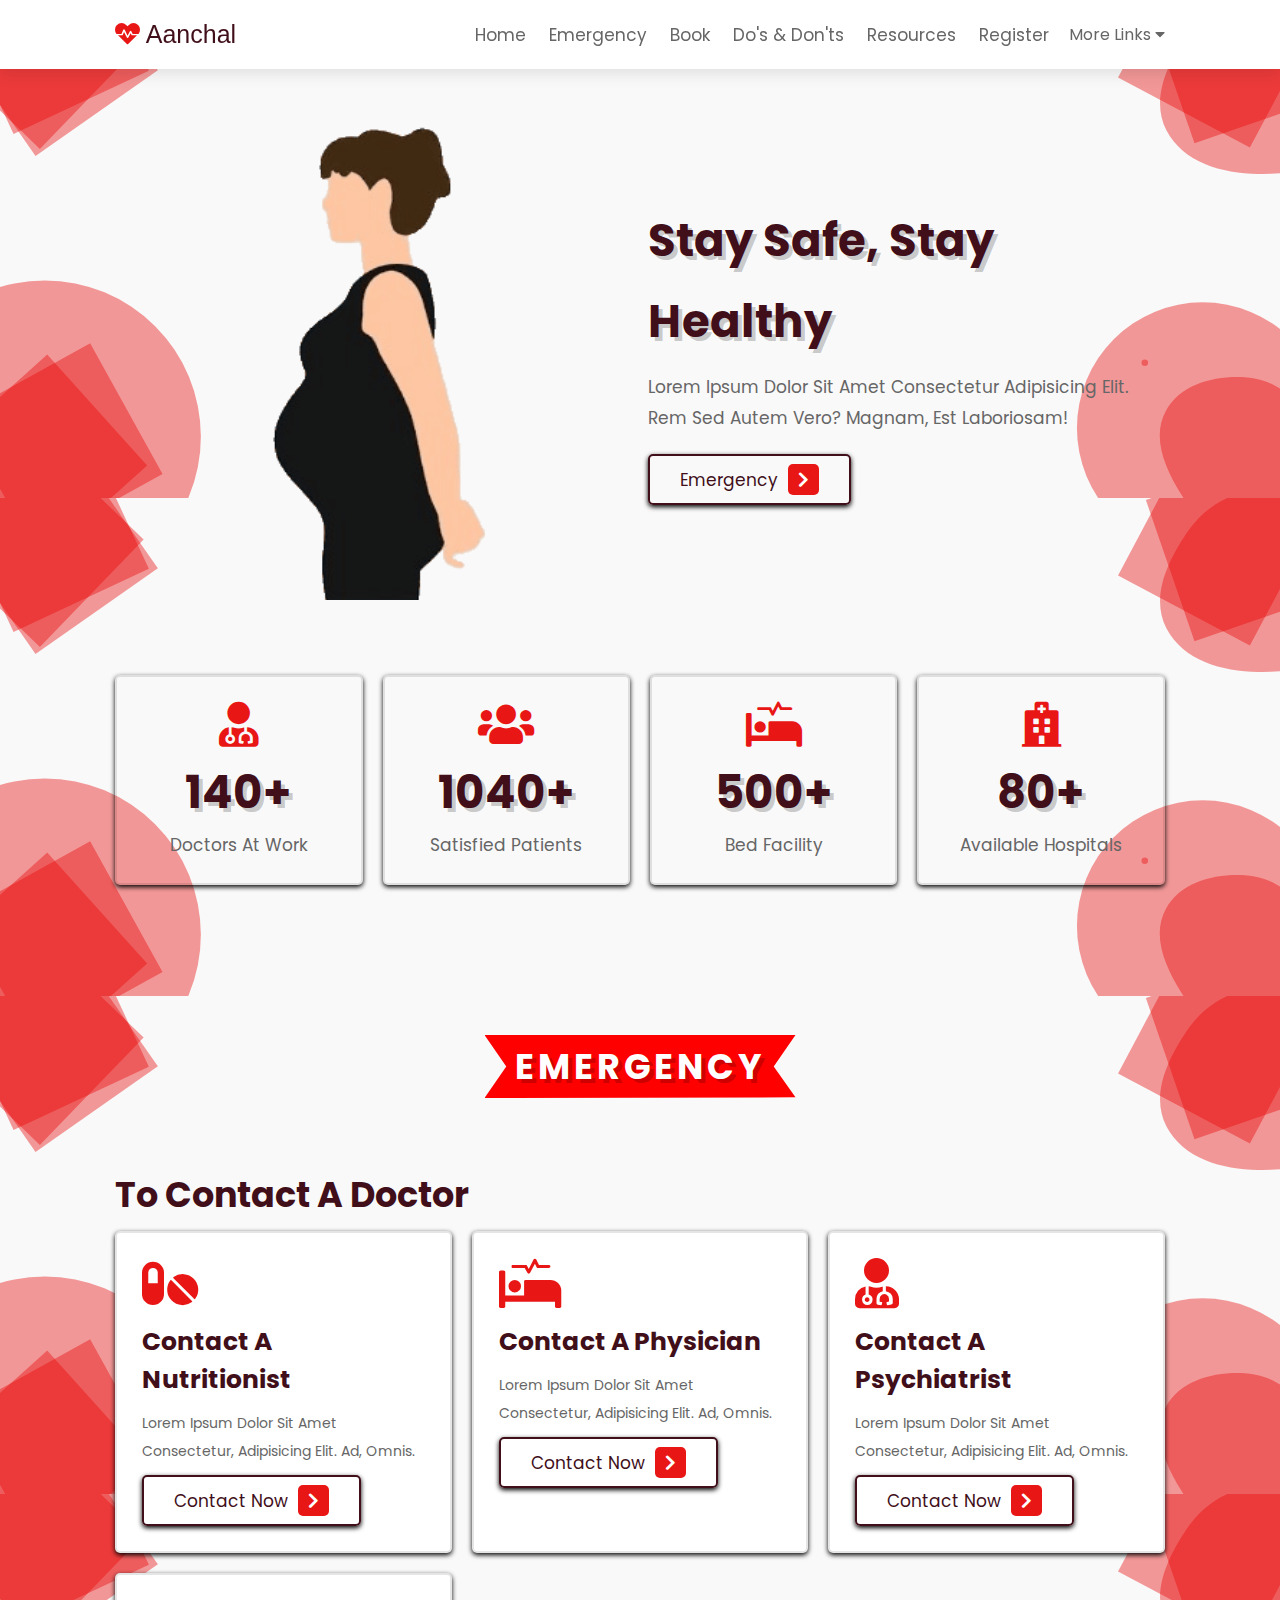
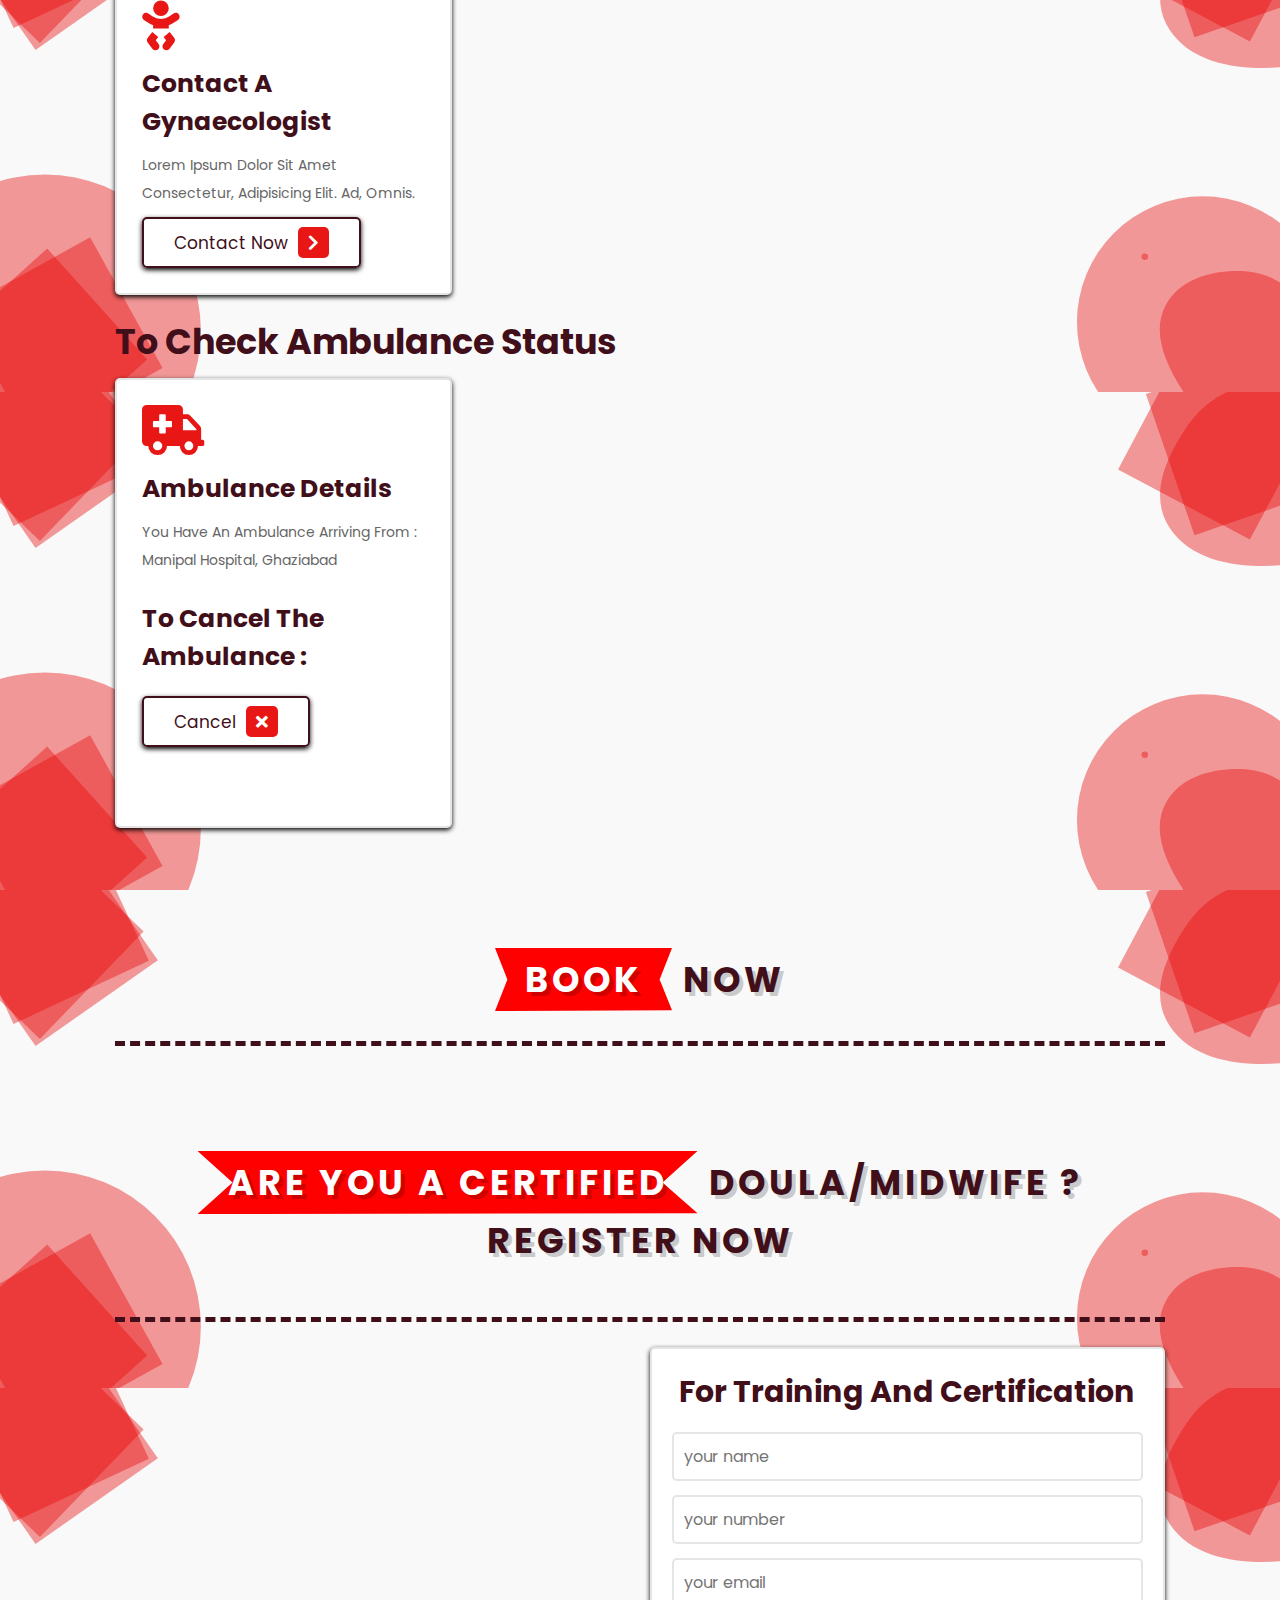
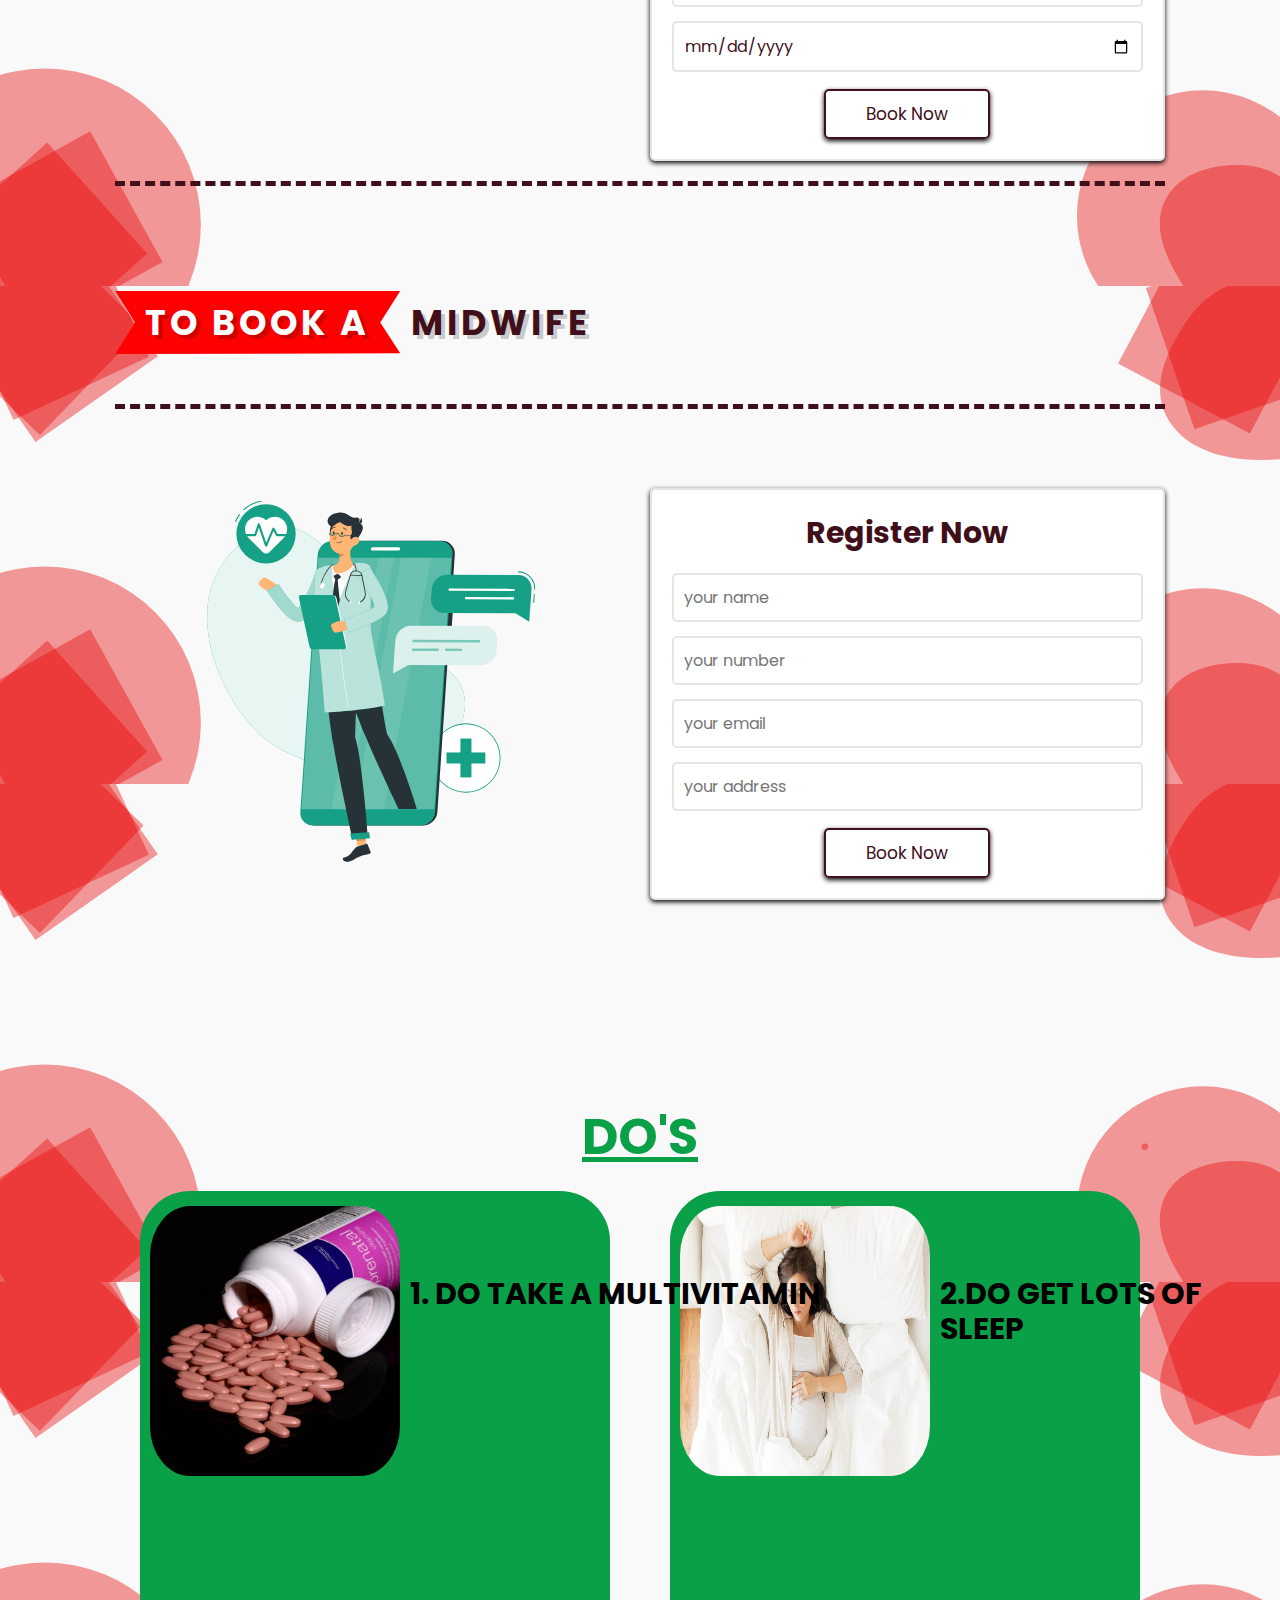
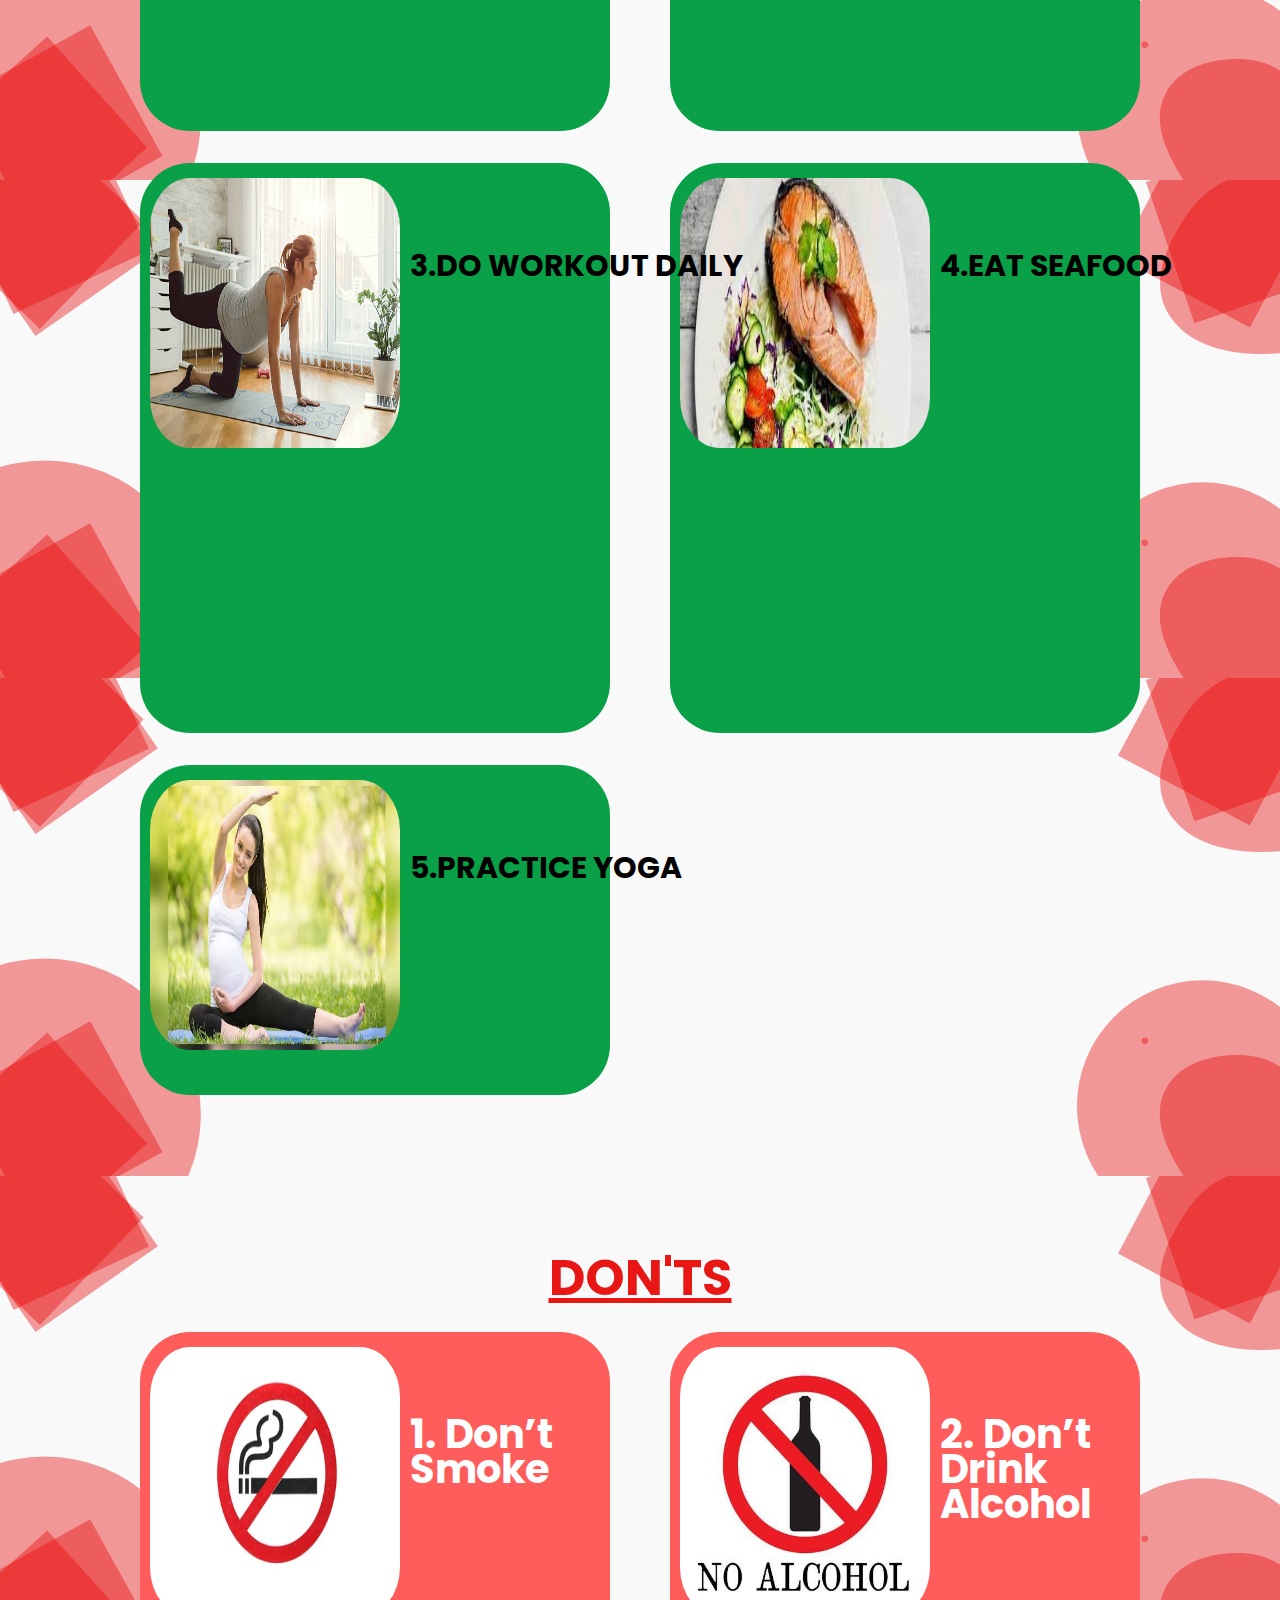
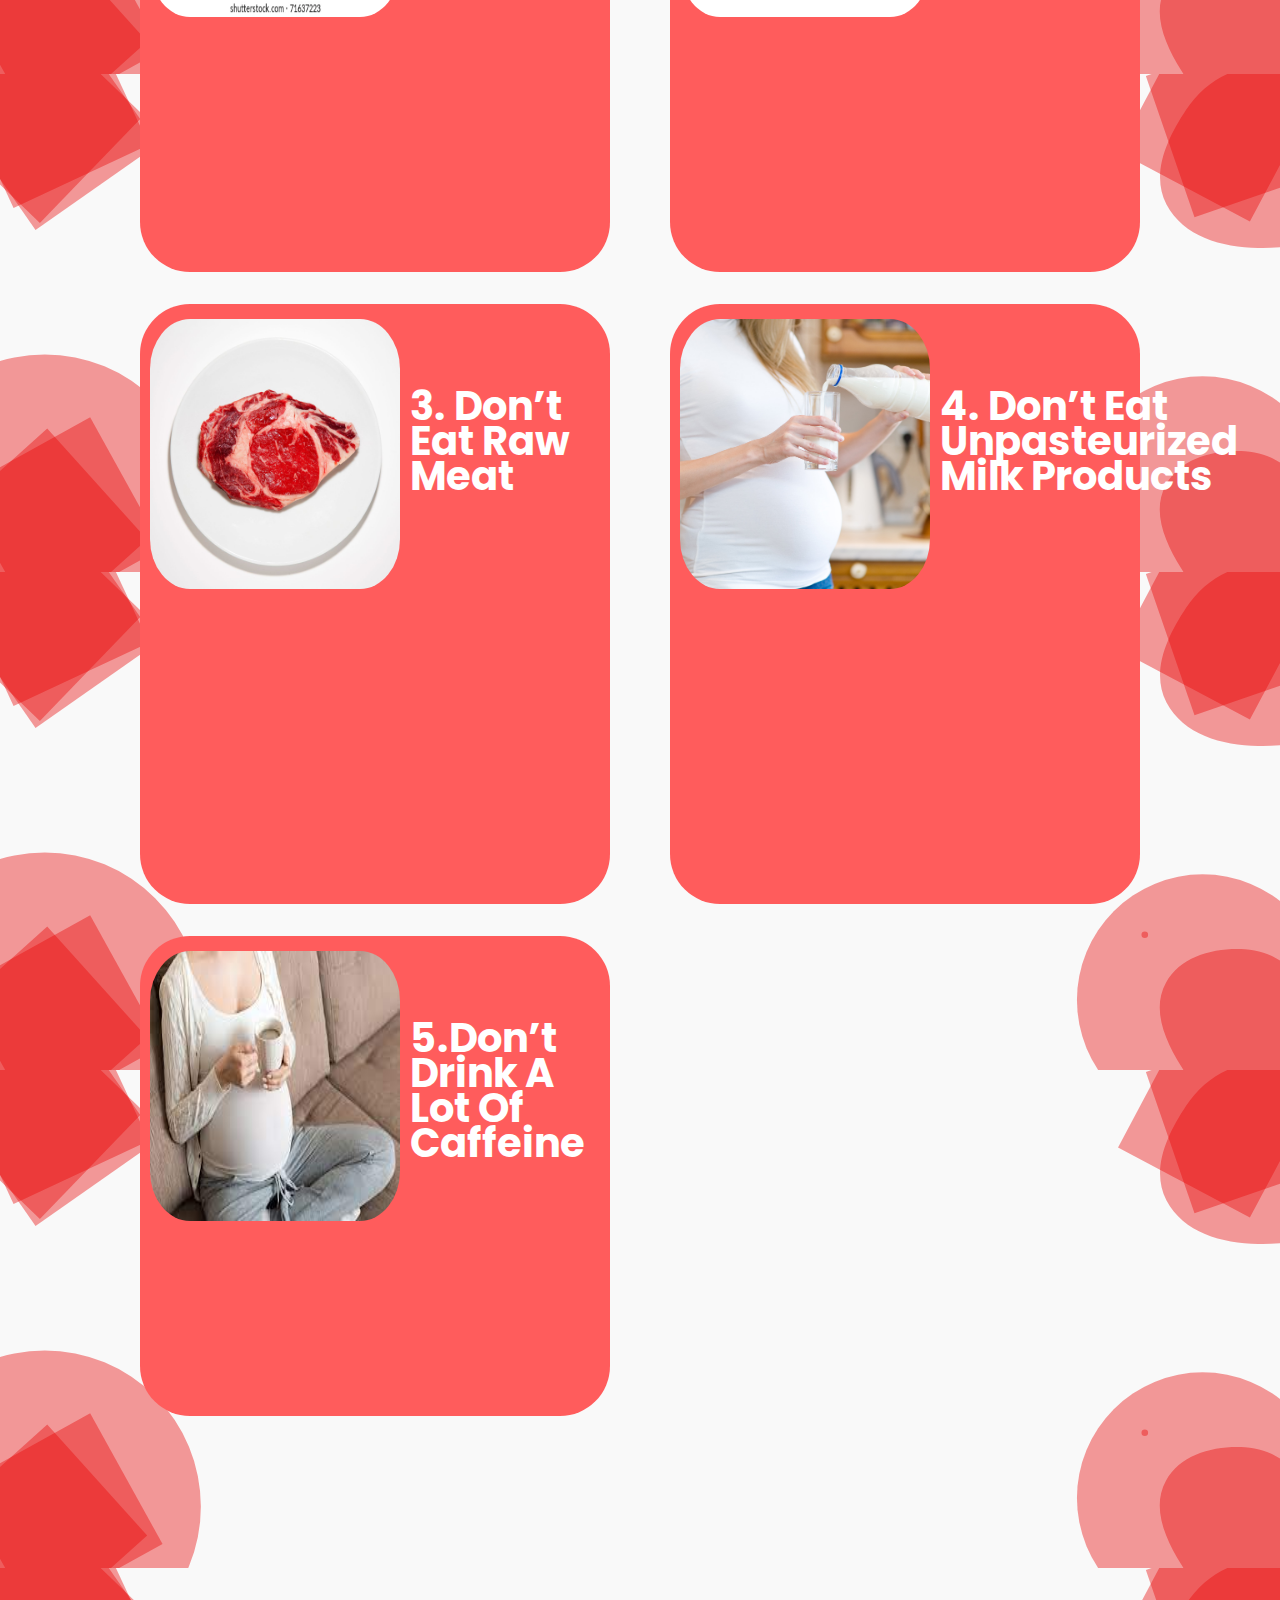
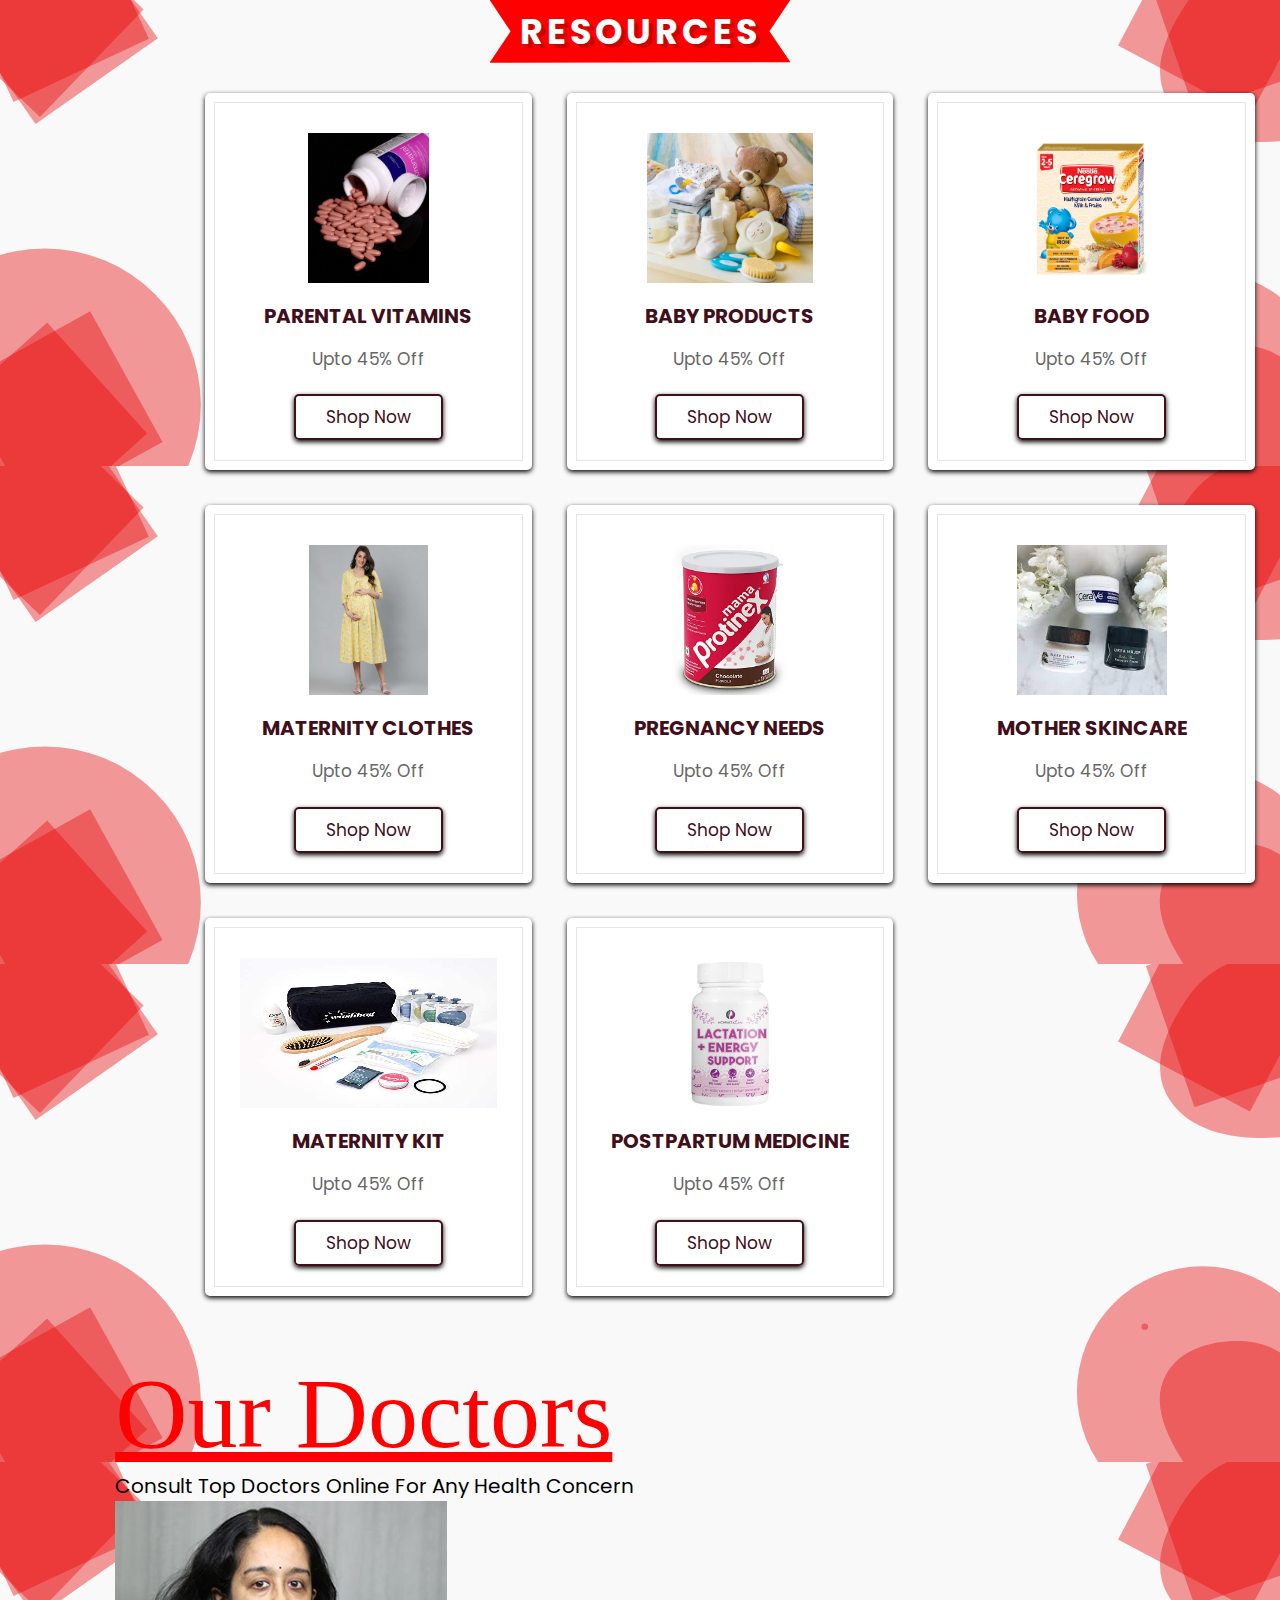
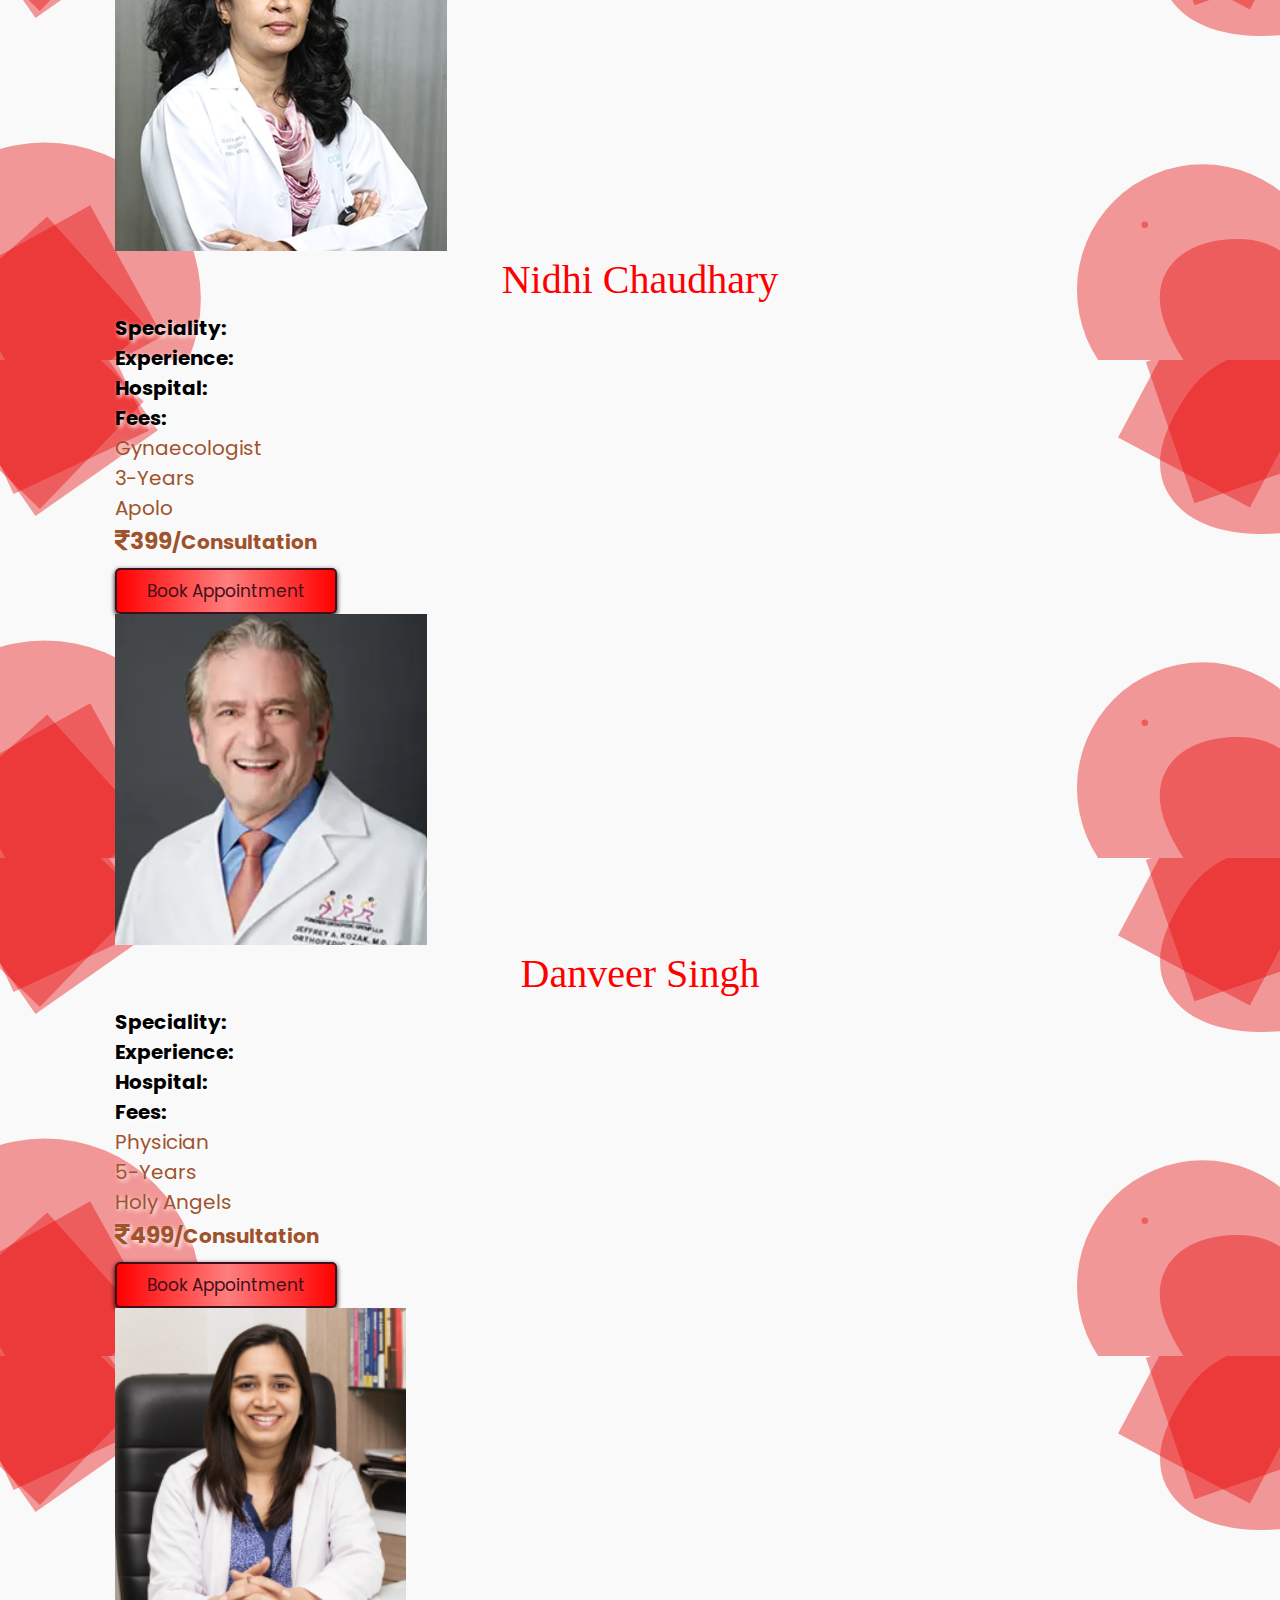
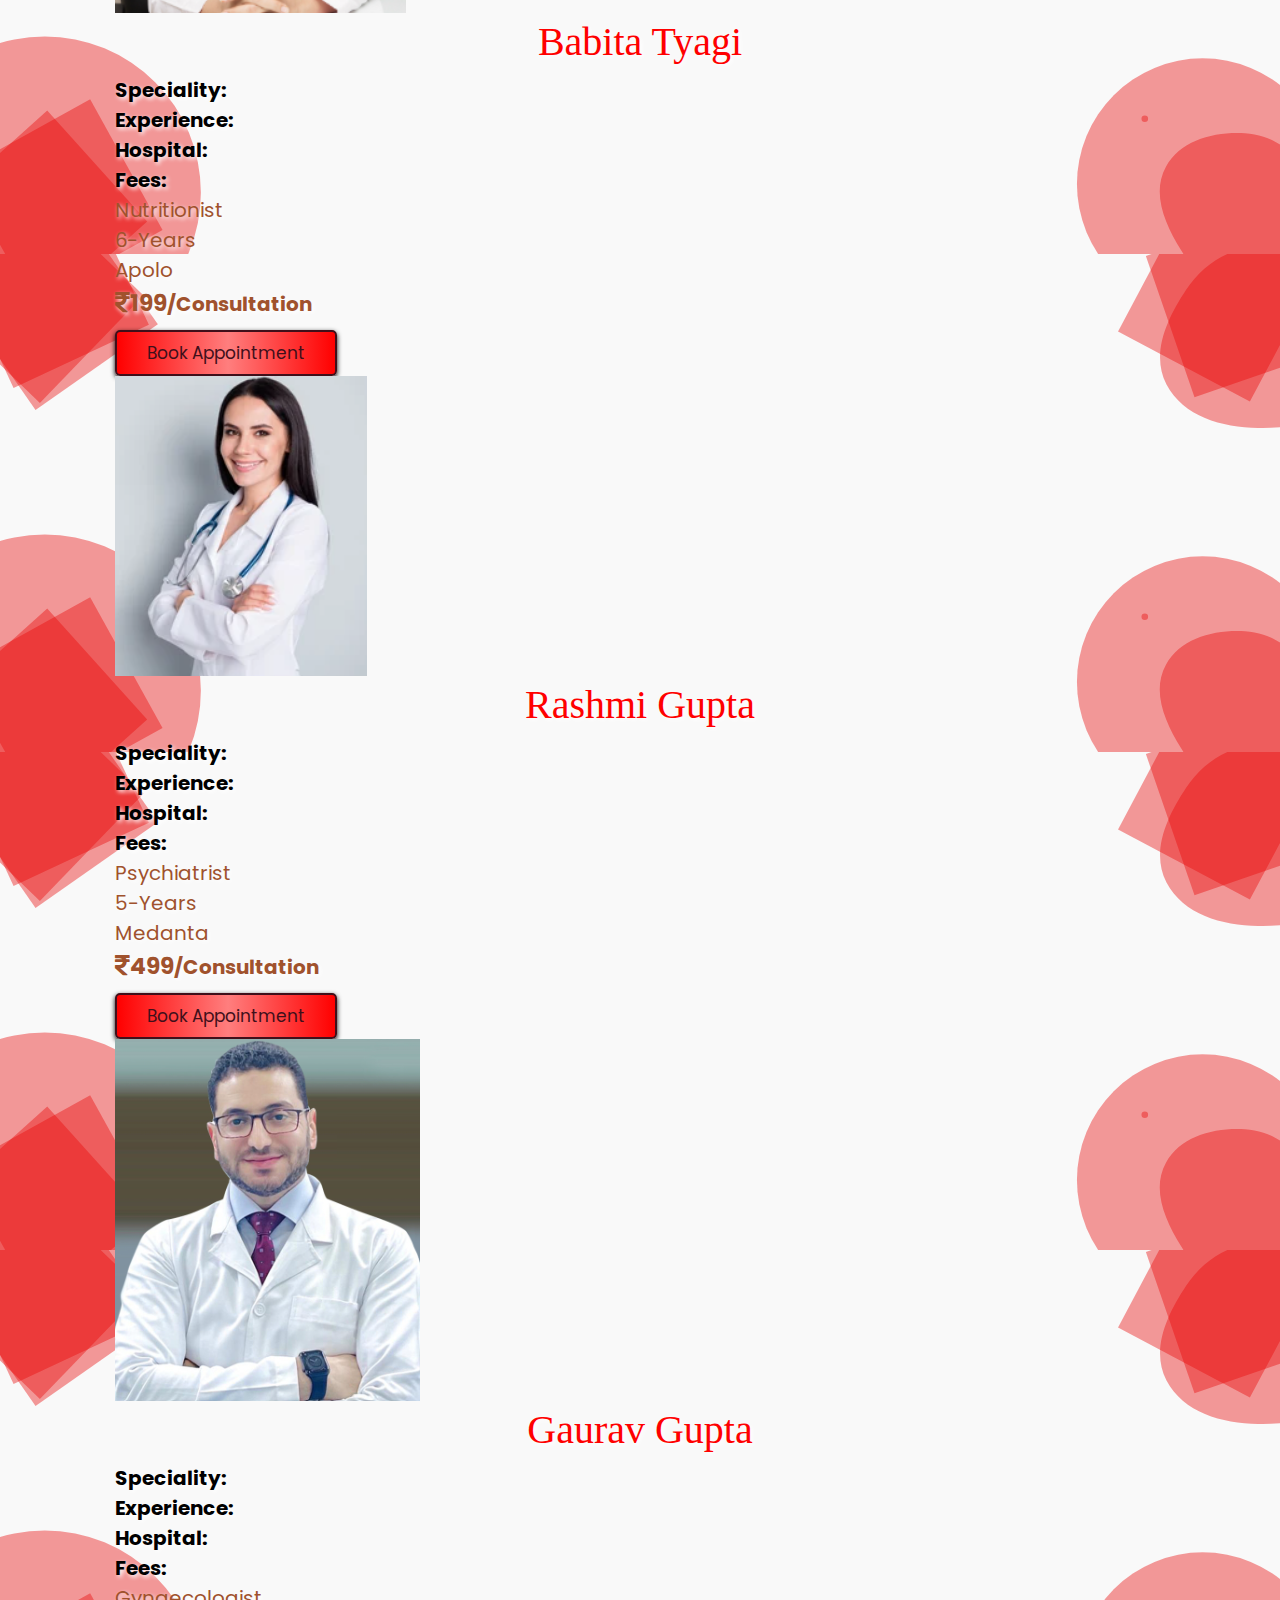
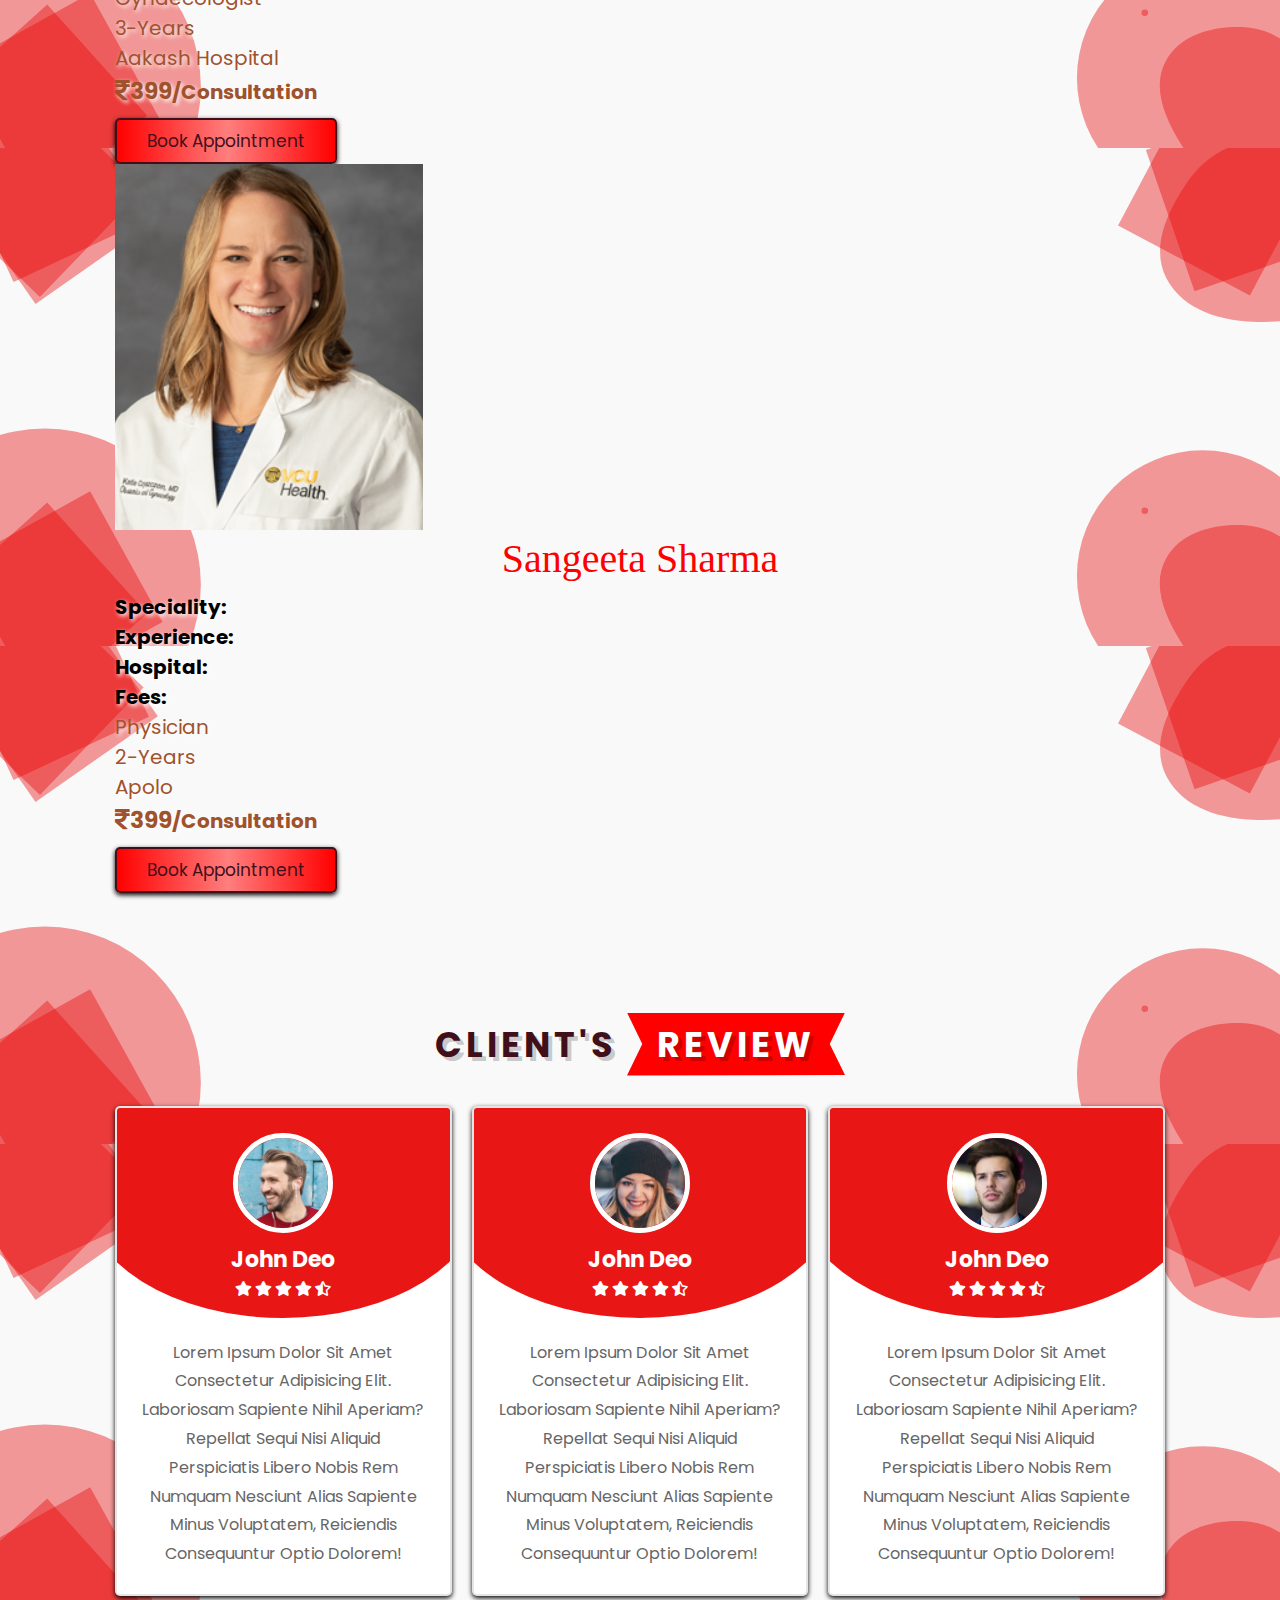
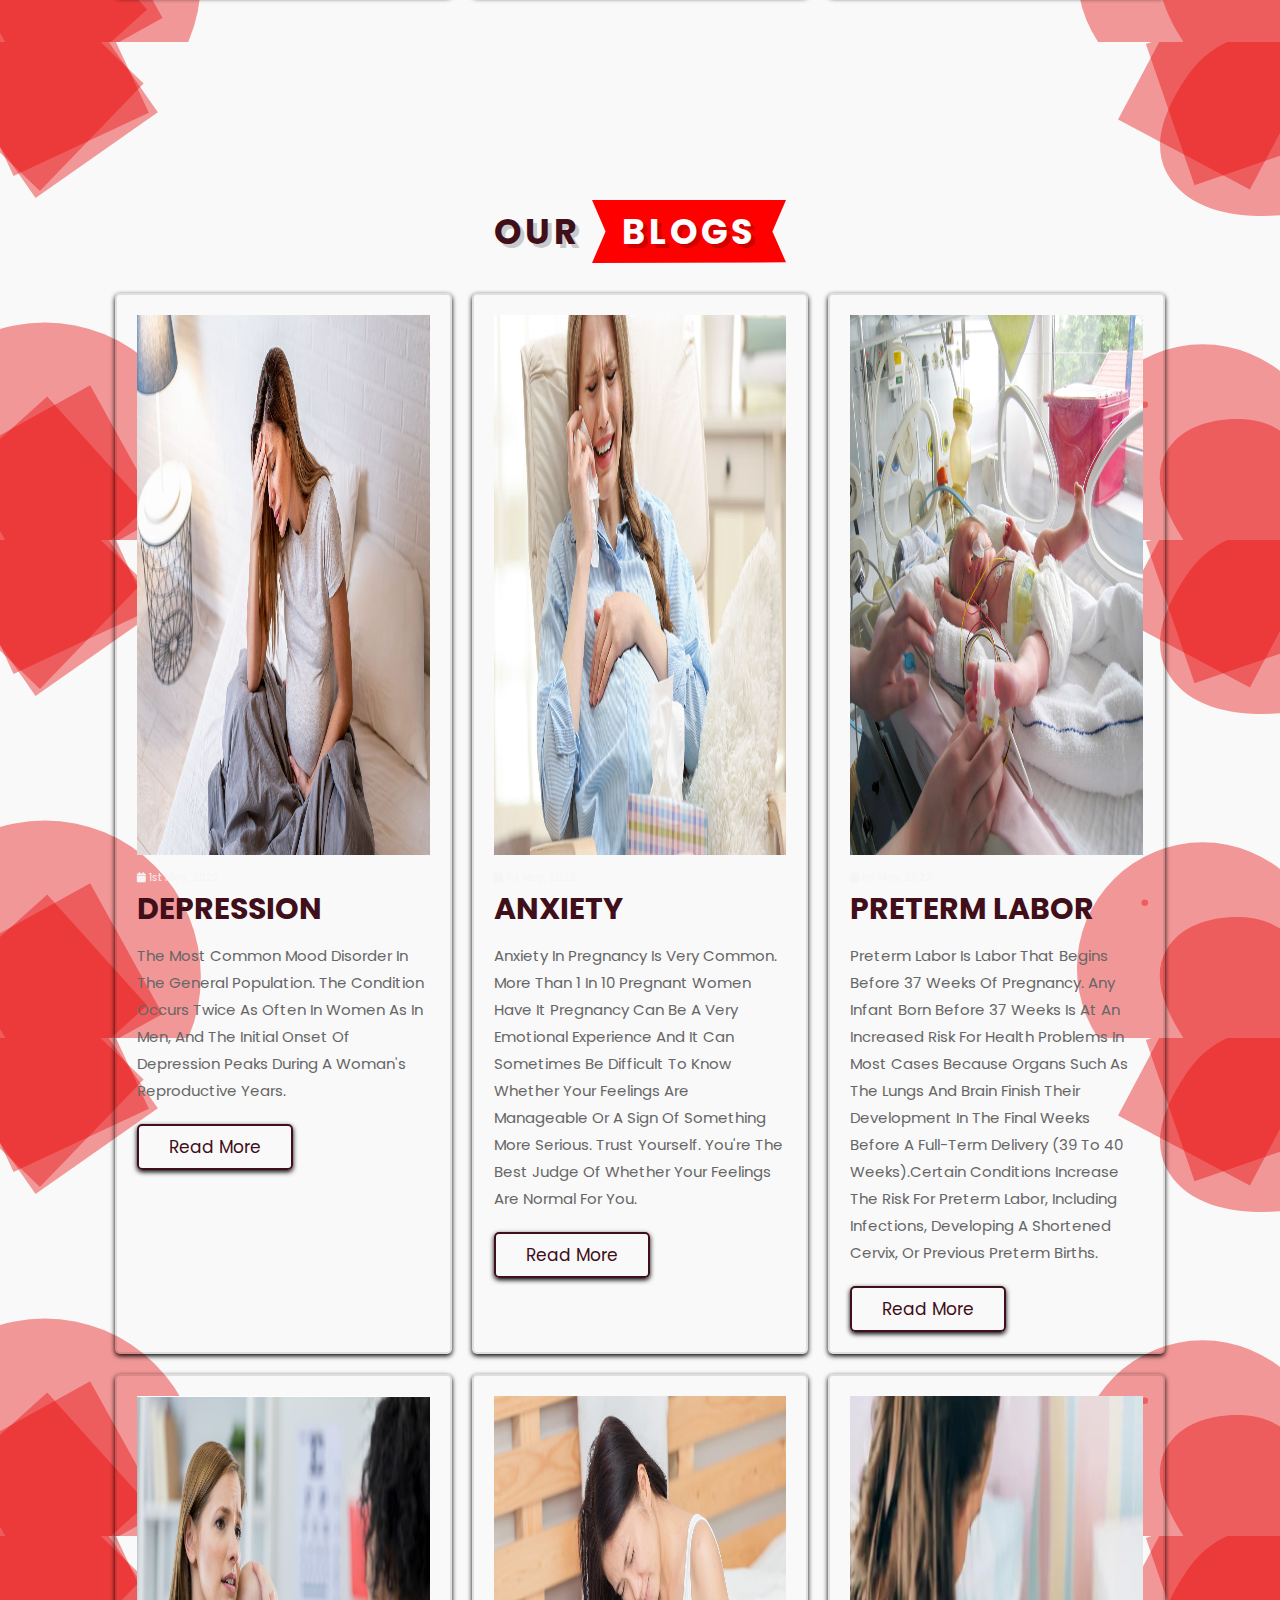
==== commit 4efda288: "room" ====
--- a/index.html
+++ b/index.html
@@ -12,12 +12,25 @@
     <link rel="stylesheet" href="style.css" />
     <title>Document</title>
     <link rel="stylesheet" href="resources.css">
+    <link rel="stylesheet" href="https://stackpath.bootstrapcdn.com/bootstrap/4.5.0/css/bootstrap.min.css"
+        integrity="sha384-9aIt2nRpC12Uk9gS9baDl411NQApFmC26EwAOH8WgZl5MYYxFfc+NcPb1dKGj7Sk" crossorigin="anonymous">
+    <script src="https://code.jquery.com/jquery-3.5.1.slim.min.js"
+        integrity="sha384-DfXdz2htPH0lsSSs5nCTpuj/zy4C+OGpamoFVy38MVBnE+IbbVYUew+OrCXaRkfj"
+        crossorigin="anonymous"></script>
+    <script src="https://cdn.jsdelivr.net/npm/popper.js@1.16.0/dist/umd/popper.min.js"
+        integrity="sha384-Q6E9RHvbIyZFJoft+2mJbHaEWldlvI9IOYy5n3zV9zzTtmI3UksdQRVvoxMfooAo"
+        crossorigin="anonymous"></script>
+    <script src="https://stackpath.bootstrapcdn.com/bootstrap/4.5.0/js/bootstrap.min.js"
+        integrity="sha384-OgVRvuATP1z7JjHLkuOU7Xw704+h835Lr+6QL9UvYjZE3Ipu6Tp75j7Bh/kR0JKI"
+        crossorigin="anonymous"></script>
+    <script src="https://kit.fontawesome.com/683b4b40e3.js" crossorigin="anonymous"></script>
+    <link rel="stylesheet" type="text/css" href="rooms.css">
 </head>
 <body class="zzzz">
     <!-- header section starts  -->
 
     <header class="header">
-      <a href="#" class="logo"> <i class="fas fa-heartbeat"></i> Kanya </a>
+      <a href="#" class="logo"> <i class="fas fa-heartbeat"></i> Aanchal </a>
 
       <nav class="navbar">
         <a href="#home">home</a>
@@ -413,86 +426,204 @@
 
 </section>
 
-<section class="doctors" id="doctors">
-
-  <h1 class="heading"> our <span>doctors</span> </h1>
-
-  <div class="box-container">
-
-      <div class="box">
-          <img src="image/doc-1.jpg" alt="">
-          <h3>john deo</h3>
-          <span>expert doctor</span>
-          <div class="share">
-              <a href="#" class="fab fa-facebook-f"></a>
-              <a href="#" class="fab fa-twitter"></a>
-              <a href="#" class="fab fa-instagram"></a>
-              <a href="#" class="fab fa-linkedin"></a>
-          </div>
-      </div>
-
-      <div class="box">
-          <img src="image/doc-2.jpg" alt="">
-          <h3>john deo</h3>
-          <span>expert doctor</span>
-          <div class="share">
-              <a href="#" class="fab fa-facebook-f"></a>
-              <a href="#" class="fab fa-twitter"></a>
-              <a href="#" class="fab fa-instagram"></a>
-              <a href="#" class="fab fa-linkedin"></a>
-          </div>
-      </div>
-
-      <div class="box">
-          <img src="image/doc-3.jpg" alt="">
-          <h3>john deo</h3>
-          <span>expert doctor</span>
-          <div class="share">
-              <a href="#" class="fab fa-facebook-f"></a>
-              <a href="#" class="fab fa-twitter"></a>
-              <a href="#" class="fab fa-instagram"></a>
-              <a href="#" class="fab fa-linkedin"></a>
-          </div>
-      </div>
-
-      <div class="box">
-          <img src="image/doc-4.jpg" alt="">
-          <h3>john deo</h3>
-          <span>expert doctor</span>
-          <div class="share">
-              <a href="#" class="fab fa-facebook-f"></a>
-              <a href="#" class="fab fa-twitter"></a>
-              <a href="#" class="fab fa-instagram"></a>
-              <a href="#" class="fab fa-linkedin"></a>
-          </div>
-      </div>
-
-      <div class="box">
-          <img src="image/doc-5.jpg" alt="">
-          <h3>john deo</h3>
-          <span>expert doctor</span>
-          <div class="share">
-              <a href="#" class="fab fa-facebook-f"></a>
-              <a href="#" class="fab fa-twitter"></a>
-              <a href="#" class="fab fa-instagram"></a>
-              <a href="#" class="fab fa-linkedin"></a>
-          </div>
-      </div>
-
-      <div class="box">
-          <img src="image/doc-6.jpg" alt="">
-          <h3>john deo</h3>
-          <span>expert doctor</span>
-          <div class="share">
-              <a href="#" class="fab fa-facebook-f"></a>
-              <a href="#" class="fab fa-twitter"></a>
-              <a href="#" class="fab fa-instagram"></a>
-              <a href="#" class="fab fa-linkedin"></a>
-          </div>
-      </div>
-
+<section>
+  <div class="container-fluid">
+      <div class="display-4 text-center">Our Doctors</div>
+      <p class="col-12 text-secondary mt-4 text-center" style="font-size: 20px;">Consult top doctors online for any health concern
+      </p>
+      <div class="row">
+          <div class="col-4">
+              <div class="card card shadow p-3 mb-5 bg-white rounded">
+                  <img src="images/doctor1.png" class="card-img-top" alt="...">
+                  <div class="card-body">
+                      <p class="card-text mb-0" style="font-size: medium;">
+                      <p>
+                      <h2 class="mist roomType">
+                          Nidhi Chaudhary</h2>
+                      <hr>
+                      <div class="row">
+                          <div class="col-5 col1">
+                              <p">Speciality:</p>
+                              <p">Experience:</p>
+                              <p">Hospital: </p>
+                              <p">Fees: </p>
+
+                          </div>
+                          <div class="col-7 col2" >
+                              <p>Gynaecologist</p>
+                              <p>3-years</p>
+                              <p>Apolo</p>
+                              <h3 class="amt"><i class="fas fa-rupee-sign"></i>399<span
+                              class="text-secondary" style="font-size: 20px;">/consultation</span></h3>
+                          </div>
+                      </div>
+                      <button type="button"
+                          class="btn text-light btn-lg bg-info text-center mt-5 btn-block gradient toBill">Book Appointment </button>
+                      </p>
+                  </div>
+              </div>
+          </div>
+          <div class="col-4">
+              <div class="card card shadow p-3 mb-5 bg-white rounded">
+                  <img src="images/doctor2.png" class="card-img-top" alt="...">
+                  <div class="card-body">
+                      <p class="card-text">
+                      <p>
+                      <h2 class="mist roomType">
+                          Danveer Singh</h2>
+                      <hr>
+                      <div class="row">
+                          <div class="col-5 col1">
+                              <p">Speciality:</p>
+                              <p">Experience:</p>
+                              <p">Hospital: </p>
+                              <p">Fees: </p>
+
+                          </div>
+                          <div class="col-7 col2" >
+                              <p>Physician</p>
+                              <p>5-years</p>
+                              <p>Holy Angels</p>
+                              <h3 class="amt"><i class="fas fa-rupee-sign"></i>499<span
+                              class="text-secondary" style="font-size: 20px;">/consultation</span></h3>
+                          </div>
+                      </div>
+                      <button type="button"
+                          class="btn text-light btn-lg bg-info text-center mt-5 btn-block gradient toBill">Book Appointment </button>
+                      </p>
+                  </div>
+              </div>
+          </div>
+          <div class="col-4">
+              <div class="card card shadow p-3 mb-5 bg-white rounded">
+                  <img src="images/doctor3.png" class="card-img-top" alt="...">
+                  <div class="card-body">
+                      <p class="card-text">
+                      <p>
+                      <h2 class="mist roomType">
+                          Babita Tyagi</h2>
+                      <hr>
+                      <div class="row">
+                          <div class="col-5 col1">
+                              <p">Speciality:</p>
+                              <p">Experience:</p>
+                              <p">Hospital: </p>
+                              <p">Fees: </p>
+
+                          </div>
+                          <div class="col-7 col2" >
+                              <p>Nutritionist</p>
+                              <p>6-years</p>
+                              <p>Apolo</p>
+                              <h3 class="amt"><i class="fas fa-rupee-sign"></i>199<span
+                              class="text-secondary" style="font-size: 20px;">/consultation</span></h3>                                    </div>
+                      </div>
+                      <button type="button"
+                          class="btn text-light btn-lg bg-info text-center mt-5 btn-block gradient toBill">Book Appointment </button>
+                      </p>
+                  </div>
+              </div>
+          </div>
+          <div class="col-4">
+              <div class="card card shadow p-3 mb-5 bg-white rounded">
+                  <img src="images/doctor4.png" class="card-img-top" alt="...">
+                  <div class="card-body">
+                      <p>
+                      <h2 class="mist roomType">
+                          Rashmi Gupta</h2>
+                      <hr>
+                      <div class="row">
+                          <div class="col-5 col1">
+                              <p">Speciality:</p>
+                              <p">Experience:</p>
+                              <p">Hospital: </p>
+                              <p">Fees: </p>
+
+                          </div>
+                          <div class="col-7 col2" >
+                              <p>Psychiatrist</p>
+                              <p>5-years</p>
+                              <p>Medanta</p>
+                              <h3 class="amt"><i class="fas fa-rupee-sign"></i>499<span
+                              class="text-secondary" style="font-size: 20px;">/consultation</span></h3>
+                          </div>
+                      </div>
+                      <button type="button"
+                          class="btn text-light btn-lg bg-info text-center mt-5 btn-block gradient toBill">Book Appointment </button>
+                      </p>
+                  </div>
+              </div>
+          </div>
+          <div class="col-4">
+              <div class="card card shadow p-3 mb-5 bg-white rounded">
+                  <img src="images/doctor5.png" class="card-img-top" alt="...">
+                  <div class="card-body">
+                      <p>
+                      <h2 class="mist roomType">
+                          Gaurav Gupta</h2>
+                      <hr>
+                      <div class="row">
+                          <div class="col-5 col1">
+                              <p">Speciality:</p>
+                              <p">Experience:</p>
+                              <p">Hospital: </p>
+                              <p">Fees: </p>
+
+                          </div>
+                          <div class="col-7 col2" >
+                              <p>Gynaecologist</p>
+                              <p>3-years</p>
+                              <p>Aakash Hospital</p>
+                              <h3 class="amt"><i class="fas fa-rupee-sign"></i>399<span
+                              class="text-secondary" style="font-size: 20px;">/consultation</span></h3>
+                          </div>
+                      </div>
+                      <button type="button"
+                          class="btn text-light btn-lg bg-info text-center mt-5 btn-block gradient toBill">Book Appointment </button>
+                      </p>
+                  </div>
+              </div>
+          </div>
+          <div class="col-4">
+              <div class="card card shadow p-3 mb-5 bg-white rounded">
+                  <img src="images/doctor6.png" class="card-img-top" alt="...">
+                  <div class="card-body">
+                      <p>
+                      <h2 class="mist roomType">
+                          Sangeeta Sharma </h2>
+                      <hr>
+                      <div class="row">
+                          <div class="col-5 col1">
+                              <p">Speciality:</p>
+                              <p">Experience:</p>
+                              <p">Hospital: </p>
+                              <p">Fees: </p>
+
+                          </div>
+                          <div class="col-7 col2" >
+                              <p>Physician</p>
+                              <p>2-years</p>
+                              <p>Apolo</p>
+                              <h3 class="amt"><i class="fas fa-rupee-sign"></i>399<span
+                              class="text-secondary" style="font-size: 20px;">/consultation</span></h3>
+                          </div>
+                      </div>
+                      <button type="button "
+                          class="btn text-light btn-lg bg-info text-center mt-5 btn-block gradient toBill"> Book Appointment </button>
+                      </p>
+                  </div>
+              </div>
+          </div>
+
+
+
+      </div>
   </div>
-
+  <!-- =========================More rooms  end=======================-->
+
+
+
+  <script type="text/javascript" src="rooms.js"></script>
 </section>
 
 <section class="review" id="review">
--- a/rooms.css
+++ b/rooms.css
@@ -0,0 +1,129 @@
+.roombg {
+  height: 400px;
+  background-image: url(Resources/bradcam2.png);
+}
+
+.display-4{
+  font-size:100px;
+  color: #ff0000;
+  text-decoration: underline;
+  font-family: Georgia, 'Times New Roman', Times, serif;
+}
+.note {
+  color: whitesmoke;
+  text-align: center;
+  font-size: 60px;
+  padding-top: 90px;
+}
+
+#cursive {
+  font-family: Mistral;
+  font-size: 40px;
+  text-align: center;
+  color: skyblue;
+}
+
+ul {
+  list-style-type: none;
+  margin: 0;
+  padding: 0;
+}
+
+li {
+  display: inline;
+  margin-left: 40px;
+  padding-top: 20px;
+  font-family: Arial, Helvetica, sans-serif;
+  font-size: 18px;
+}
+
+a {
+  color: whitesmoke;
+}
+
+.logo {
+  color: white;
+  font-family: Arial, Helvetica, sans-serif;
+  font-size: 30px;
+}
+
+.fa-fb {
+  color: #3b5998;
+}
+.fa-tw {
+  color: #00acee;
+}
+.fa-y {
+  color: #0e76a8;
+}
+
+.fa-ut {
+  color: #ff0000;
+}
+
+.fa-logo {
+  color: tomato;
+  height: 100px;
+}
+
+.shadow {
+  text-shadow: 2px 2px 4px white;
+}
+
+.mist {
+  font-weight: normal;
+  text-align: center;
+  margin-bottom: 10px;
+  font-family:Georgia, 'Times New Roman', Times, serif;
+  color:red;
+  font-size: 40px;
+}
+
+.col1 {
+  color: black;
+  font-weight: bold;
+  font-size: 20px;
+}
+
+.col2 {
+  font-size: 20px;
+  color: sienna;
+}
+
+.bg_img1 {
+  background-image: url(Resources/footer-bg.jpg);
+  color: grey;
+  height: 350px;
+  padding-top: 50px;
+  border-radius: 10px;
+  background-size: cover;
+}
+
+.ph {
+  color: whitesmoke;
+  font-size: 20px;
+}
+
+.input {
+  border-radius: 20px;
+  background-color: rgb(73, 66, 66);
+  width: 300px;
+  border: rgb(65, 62, 62);
+}
+
+.gradient {
+  background-image: linear-gradient(
+    to right,
+    #ff0000 0%,
+    #ff7e7e 51%,
+    #ff0000 100%
+  );
+}
+.btn-grad:hover {
+  background-position: right center;
+}
+
+.names {
+  font-family: cursive;
+  color: rgb(255, 218, 205);
+}
